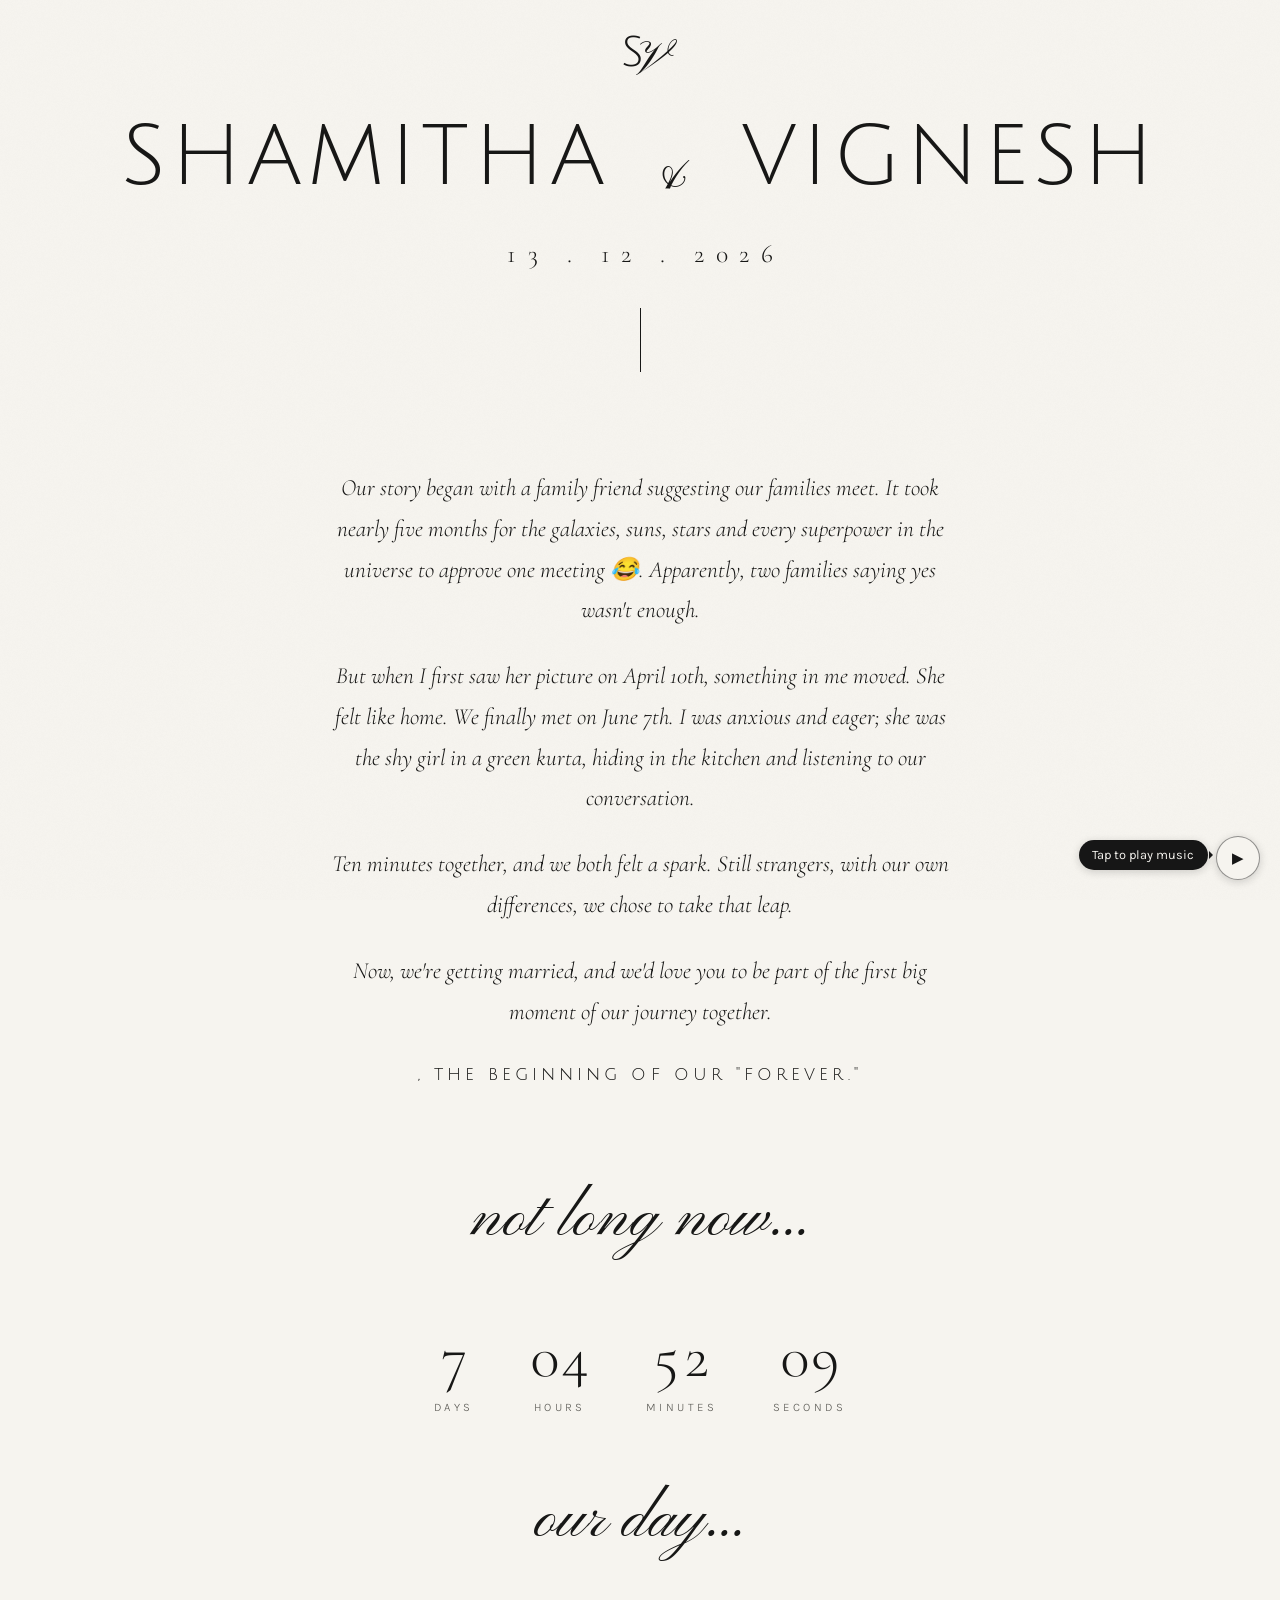
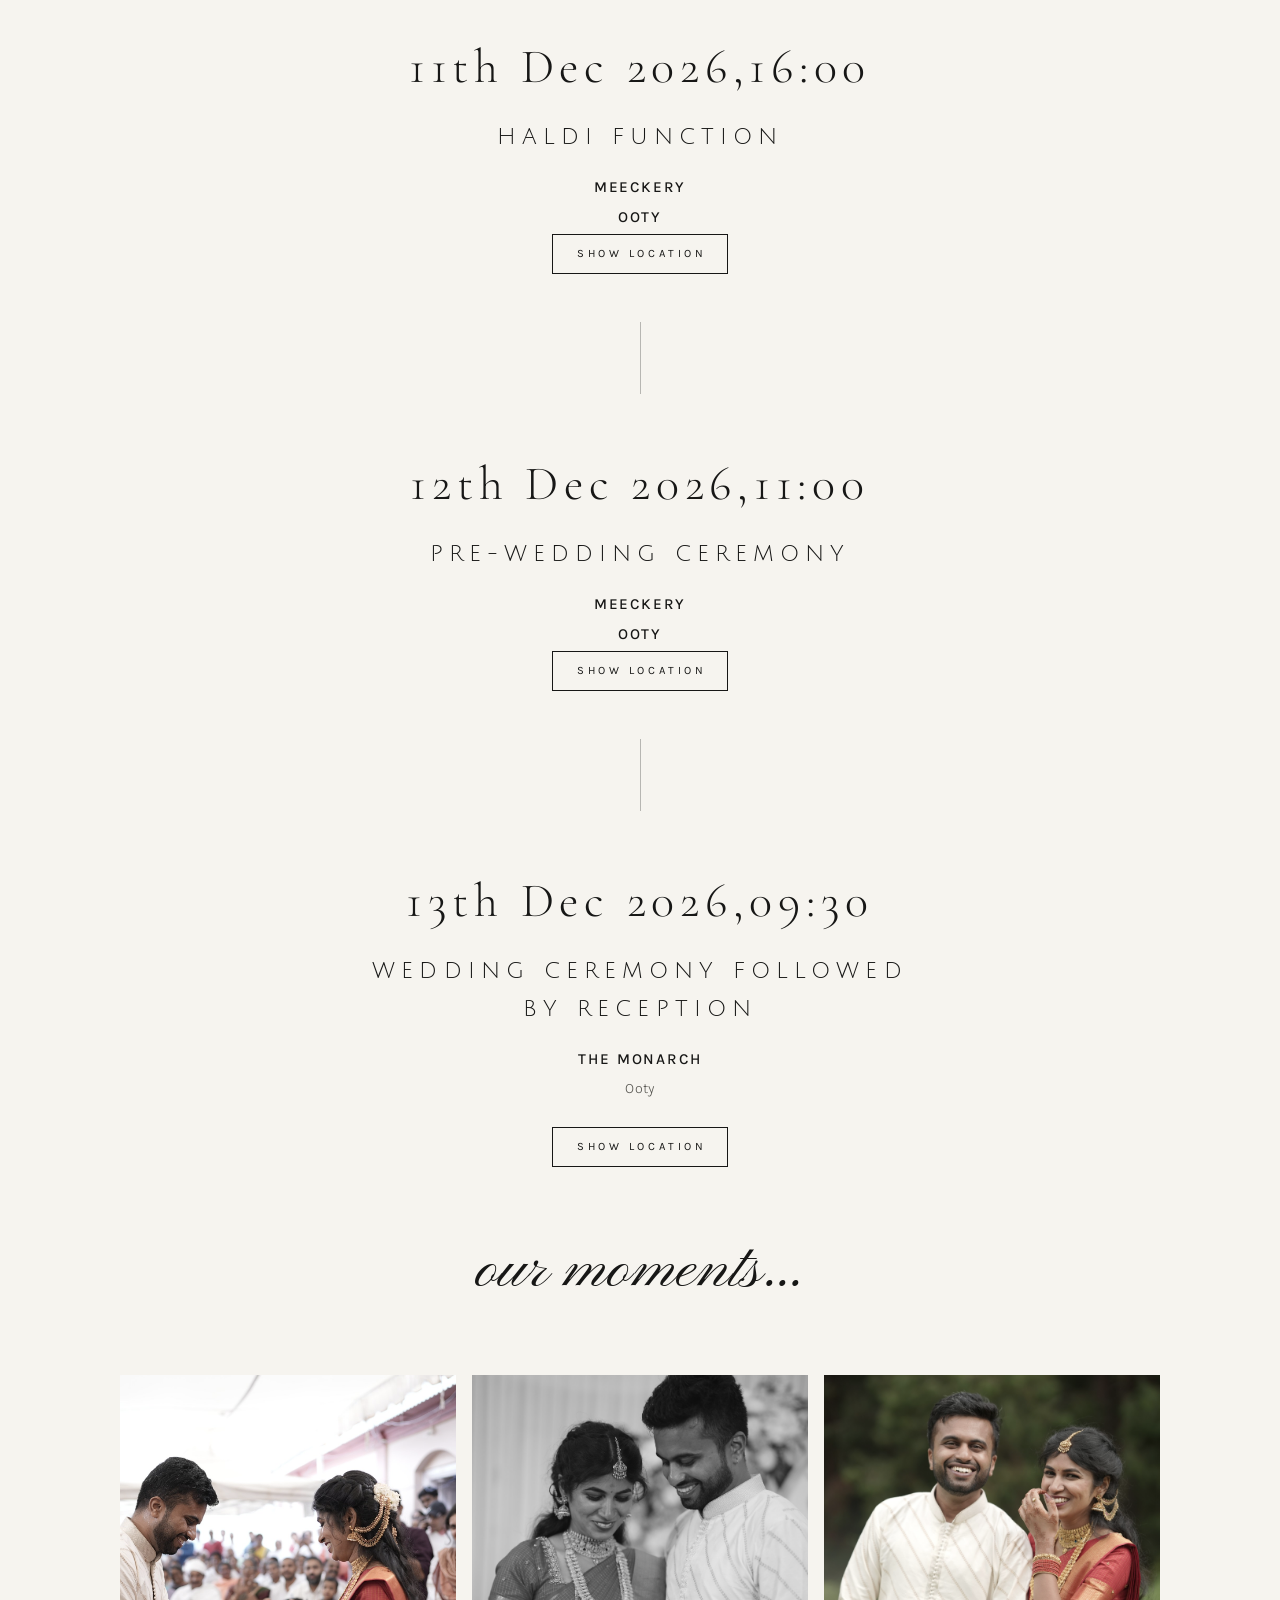
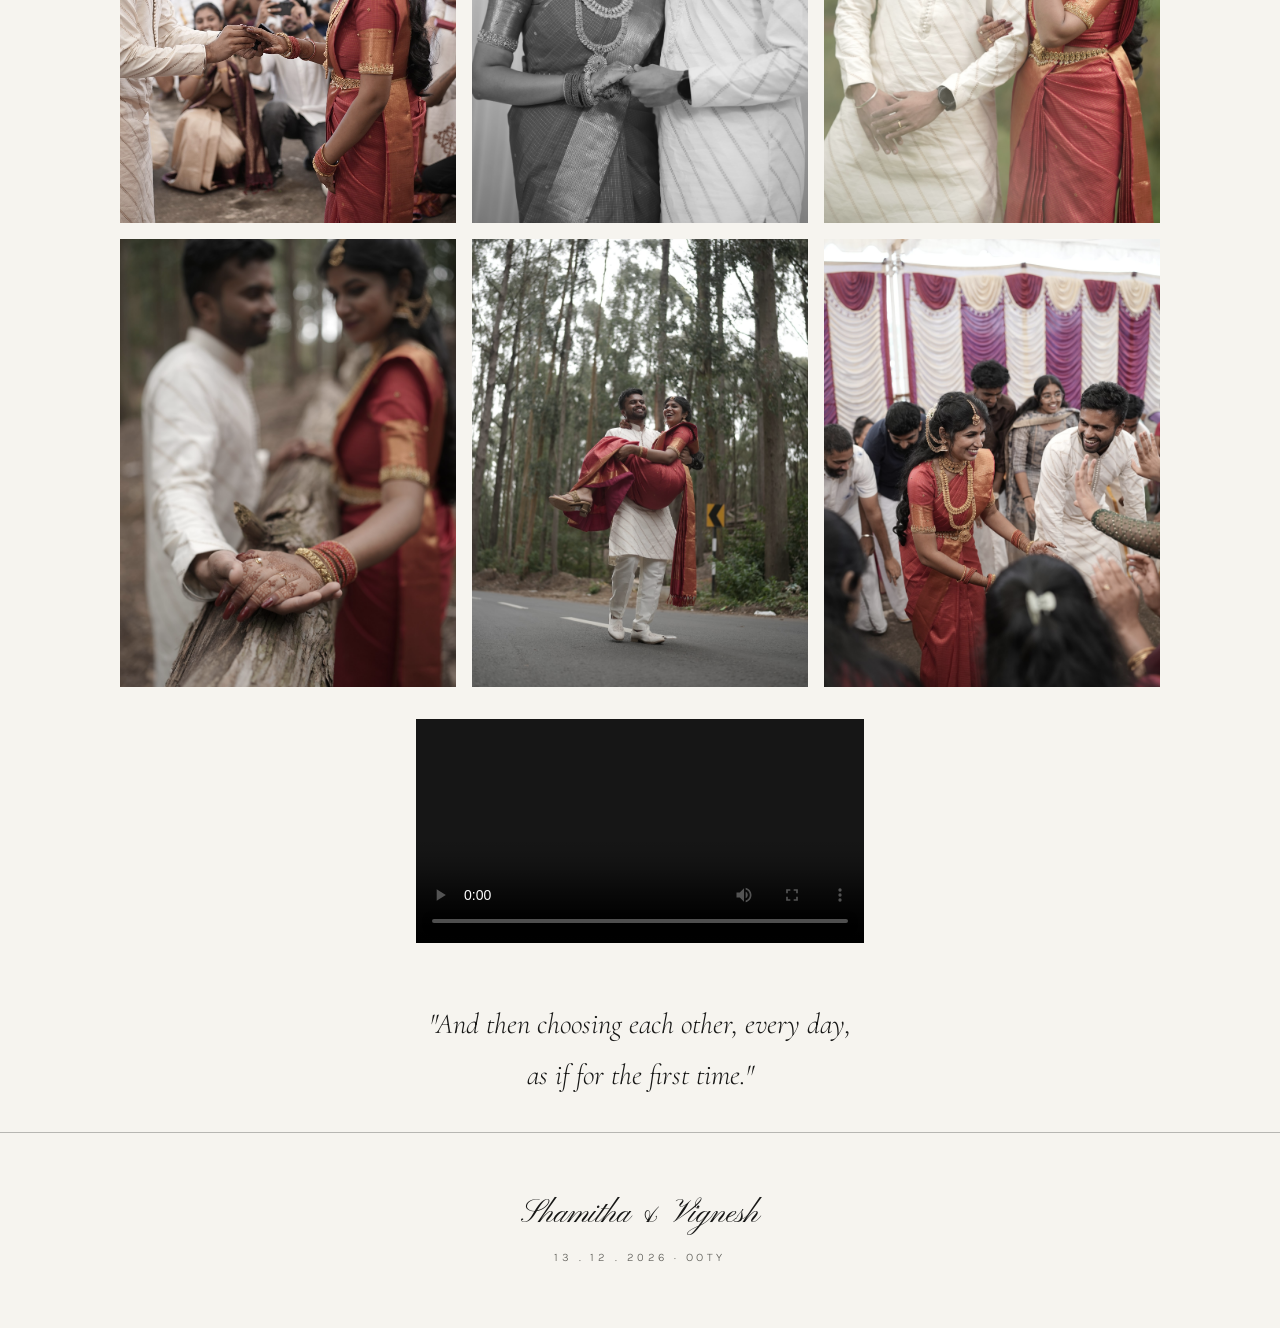
==== family/index.html @ b6f24a7f "Add family version without RSVP" ====
<!DOCTYPE html>
<html lang="en">
<head>
  <meta charset="UTF-8">
  <meta name="viewport" content="width=device-width, initial-scale=1.0">

  <title>Shamitha &amp; Vignesh · 13 December 2026</title>
  <meta name="description" content="We're getting married! Sunday 13 December 2026, Ooty. All the details.">

  <!-- A wedding invite site usually should NOT show up on Google: this line hides it from search engines. Remove it if you want the opposite. -->
  <meta name="robots" content="noindex">

  <!-- Preview shown when you share the link (WhatsApp, Telegram, iMessage) -->
  <meta property="og:title" content="Shamitha & Vignesh, 13 December 2026">
  <meta property="og:description" content="We're getting married! All the details.">
  <meta property="og:image" content="assets/img/share_pic.jpg">
  <meta property="og:type" content="website">

  <link rel="icon" href="data:image/svg+xml,%3Csvg xmlns='http://www.w3.org/2000/svg' viewBox='0 0 64 64'%3E%3Crect width='64' height='64' fill='%23f6f4ef'/%3E%3Ctext x='32' y='42' font-family='Georgia,serif' font-size='30' text-anchor='middle' fill='%23161616'%3EV·S%3C/text%3E%3C/svg%3E">
  <!-- Free fonts from Google Fonts -->
  <link rel="preconnect" href="https://fonts.googleapis.com">
  <link rel="preconnect" href="https://fonts.gstatic.com" crossorigin>
  <link href="https://fonts.googleapis.com/css2?family=Cormorant+Garamond:ital,wght@0,300;0,400;0,500;1,300;1,400&family=Julius+Sans+One&family=Karla:wght@300;400;500&family=Pinyon+Script&display=swap" rel="stylesheet">

  <link rel="stylesheet" href="../css/style.css">
  <!-- Written by the local editor (editor/): don't edit by hand, it layers on top of style.css -->
  <link rel="stylesheet" href="../css/edited.css">
</head>
<body>

  <!-- ═══════════ COVER ═══════════ -->
  <header class="hero">
    <!-- CUSTOMIZE: your monogram initials -->
    <div class="monogram" aria-hidden="true">
      <span class="mono-a">S</span><span class="mono-b">V</span>
    </div>

    <div class="hero-names">
      <!-- CUSTOMIZE: your names -->
      <h1>Shamitha <span class="amp">&amp;</span> Vignesh</h1>
      <!-- CUSTOMIZE: the date -->
      <p class="hero-date">13 . 12 . 2026</p>
    </div>

    <a class="scroll-hint" href="#story" aria-label="Scroll to see the details">
      <span></span>
    </a>
  </header>

  <main>

    <!-- ═══════════ OUR STORY ═══════════ -->
    <section class="story reveal" id="story">
      <!-- CUSTOMIZE: your story -->
      <p>
        Our story began with a family friend suggesting our families meet. It took nearly five months for the galaxies, suns, stars and every superpower in the universe to approve one meeting 😂. Apparently, two families saying yes wasn't enough. 
        </p>
      <p>
        But when I first saw her picture on April 10th, something in me moved. She felt like home. We finally met on June 7th. I was anxious and eager; she was the shy girl in a green kurta, hiding in the kitchen and listening to our conversation. 
        </p>
      <p>Ten minutes together, and we both felt a spark. Still strangers, with our own differences, we chose to take that leap.
        </p>
      <p>Now, we're getting married, and we'd love you to be part of the first big moment of our journey together.
      </p>
      <p class="story-claim">,  the beginning of our "forever."</p>
    </section>
    <!-- ═══════════ COUNTDOWN ═══════════ -->
    <section class="countdown reveal" aria-label="Countdown to the wedding">
      <h2 class="script-title">not long now...</h2>
      <div class="countdown-grid" id="countdown">
        <div class="cd-box"><span class="cd-num" id="cd-days">–</span><span class="cd-label">Days</span></div>
        <div class="cd-box"><span class="cd-num" id="cd-hours">–</span><span class="cd-label">Hours</span></div>
        <div class="cd-box"><span class="cd-num" id="cd-minutes">–</span><span class="cd-label">Minutes</span></div>
        <div class="cd-box"><span class="cd-num" id="cd-seconds">–</span><span class="cd-label">Seconds</span></div>
      </div>
    </section>

    <!-- ═══════════ SCHEDULE ═══════════ -->
    <section class="schedule" id="schedule">
      <h2 class="script-title reveal">our day...</h2>

      <!-- CUSTOMIZE: for each event, change the time, name, venue, address
           and Google Maps link. To get the link: search the venue on
           https://maps.google.com → Share → Copy link, and paste it in href.
           This format always works too:
           https://www.google.com/maps/search/?api=1&query=VENUE+NAME+CITY -->

      <article class="event reveal">
        <p class="event-time">11th Dec 2026,16:00</p>
        <h3 class="event-name">Haldi function</h3>
        <p class="event-venue">Meeckery</p>
        <p class="event-venue">Ooty</p>
        <a class="btn-location" href="https://maps.app.goo.gl/ecmeW7sUitYH7SYQ9" target="_blank" rel="noopener">Show location</a>
      </article>

      <div class="divider" aria-hidden="true"></div>

      <article class="event reveal">
        <p class="event-time">12th Dec 2026,11:00</p>
        <h3 class="event-name">Pre-wedding ceremony</h3>
        <p class="event-venue">Meeckery</p>
        <p class="event-venue">Ooty</p>
        <a class="btn-location" href="https://maps.app.goo.gl/ecmeW7sUitYH7SYQ9" target="_blank" rel="noopener">Show location</a>
      </article>

      <div class="divider" aria-hidden="true"></div>

      <article class="event reveal">
        <p class="event-time">13th Dec 2026,09:30</p>
        <h3 class="event-name">Wedding Ceremony followed by Reception</h3>
        <p class="event-venue">The Monarch</p>
        <p class="event-address">Ooty</p>
        <a class="btn-location" href="https://www.google.com/travel/search?ts=CAESCgoCCAMKAggDEAAaHBIaEhQKBwjqDxAKGB8SBwjqDxALGAEYATICEAAqBwoFOgNJTlI&qs=CAEyFENnc0lyUFR2MXFIYzBwX0hBUkFCOAhCCRFR8_FjRVx5AEIJERQFs0_g6dbkQgkRikVIyvTLcf5qHAoaDQDqw0USEwilkJeBhOSXAxVq1XMBHU2MJ5A&utm_campaign=sharing&utm_medium=link_btn&utm_source=htls" target="_blank" rel="noopener">Show location</a>
      </article>

    </section>

    <!-- ═══════════ GALLERY ═══════════ -->
    <section class="gallery reveal" id="gallery">
      <h2 class="script-title">our moments...</h2>
      <div class="gallery-grid">
        <img src="../assets/img/ring.jpg" alt="Ring exchange" loading="lazy">
        <img src="../assets/img/ring_pose.jpg" alt="Looking at ring" loading="lazy">
        <img src="../assets/img/pose.jpg" alt="Laughing pose" loading="lazy">
        <img src="../assets/img/ring_focus.jpg" alt="Ring focus" loading="lazy">
        <img src="../assets/img/lift_walk.jpg" alt="Lifting and walking" loading="lazy">
        <img src="../assets/img/dance.jpg" alt="Couples dancing" loading="lazy">
      </div>
      <div style="max-width: 28rem; margin: 2rem auto 0; text-align: center;">
  <div>
    <video id="wedding-film" controls playsinline preload="metadata" poster="assets/img/reel_thumb.jpg" style="width: 100%; display: block; background: #161616;">
  <source src="../assets/videos/rathinamo.mp4" type="video/mp4">
  Your browser can't play this video.
  <a href="../assets/videos/rathinamo.mp4">Download the video</a>.
</video>
    </div>
</div>
      <!-- <p class="gallery-credit">Placeholder photos · Unsplash</p> -->
    </section>

    <!-- ═══════════ QUOTE ═══════════ -->
    <section class="quote reveal">
      <p>"And then choosing each other, every day,<br>as if for the first time."</p>
    </section>

  </main>

  <footer class="footer">
    <p class="footer-names">Shamitha &amp; Vignesh</p>
    <p class="footer-date">13 . 12 . 2026 · Ooty</p>
    <!-- <p class="footer-demo">Starter kit, placeholder names, Unsplash photos</p> -->
  </footer>

  <!-- Lightbox for the gallery -->
  <dialog id="lightbox" aria-label="Enlarged photo">
    <img src="" alt="">
  </dialog>
<audio id="bg-music" src="../assets/audio/bg-music.mp3" loop preload="metadata"></audio>
<button id="music-toggle" type="button" aria-pressed="false" aria-label="Play music">&#9654;</button>
<div id="music-hint" hidden>Tap to play music</div>
<script>
const bgMusic = document.getElementById("bg-music");
bgMusic.volume = 0.1; // Set the volume to 10%
const musicToggle = document.getElementById("music-toggle");

function syncMusicButton() {
  const playing = !bgMusic.paused;
  musicToggle.textContent = playing ? "❚❚" : "▶";
  musicToggle.setAttribute("aria-pressed", playing ? "true" : "false");
  musicToggle.setAttribute("aria-label", playing ? "Pause music" : "Play music");
}

musicToggle.addEventListener("click", () => {
  if (bgMusic.paused) {
    bgMusic.play().catch(() => {});
  } else {
    bgMusic.pause();
  }
});

bgMusic.addEventListener("play", syncMusicButton);
bgMusic.addEventListener("pause", syncMusicButton);
bgMusic.addEventListener("error", () => {
  musicToggle.hidden = true;
});
// Attempt autoplay; keep the play button if blocked.
bgMusic.play().catch(() => {});

// Retry on the first click or tap outside the music button.
window.addEventListener("click", (event) => {
  if (musicToggle.contains(event.target)) return;
  if (event.target.closest("#wedding-film")) return;
  if (bgMusic.paused) bgMusic.play().catch(() => {});
}, { once: true });

const musicHint = document.getElementById("music-hint");
let hasPlayed = !bgMusic.paused;

setTimeout(() => {
  if (!hasPlayed && bgMusic.paused && !musicToggle.hidden) {
    musicHint.hidden = false;
  }
}, 1200);

bgMusic.addEventListener("play", () => {
  hasPlayed = true;
  musicHint.hidden = true;
});

bgMusic.addEventListener("error", () => {
  musicHint.hidden = true;
});

if (bgMusic.error) {
  musicToggle.hidden = true;
  musicHint.hidden = true;
}
const weddingFilm = document.getElementById("wedding-film");
weddingFilm.addEventListener("play", () => {
  bgMusic.pause();
});
</script>
  <script src="../js/main.js"></script>
</body>
</html>
---- css/style.css ----
/* ═══════════════════════════════════════════════════════════════
   WEDDING INVITE, stylesheet
   "Black tie" style: warm ivory paper, dark ink, thin and airy
   typography, plenty of breathing room.
   CUSTOMIZE: colors and fonts are all below, in :root.
   ═══════════════════════════════════════════════════════════════ */

:root {
  /* Palette */
  --paper: #f6f4ef;        /* ivory background */
  --ink: #171716;          /* main text */
  --ink-soft: #55544f;
  --line: rgba(23, 23, 22, 0.28);
  --dark: #2e2e2b;         /* confirm button */

  /* Fonts (loaded from Google Fonts in index.html) */
  --font-display: "Julius Sans One", sans-serif;   /* names and uppercase titles */
  --font-serif: "Cormorant Garamond", Georgia, serif; /* body text */
  --font-script: "Pinyon Script", cursive;          /* calligraphic accents */
  --font-sans: "Karla", Helvetica, sans-serif;      /* labels and buttons */
}

/* ── Base ─────────────────────────────────────────────────────── */

*, *::before, *::after { box-sizing: border-box; }

html { scroll-behavior: smooth; }

body {
  margin: 0;
  background-color: var(--paper);
  color: var(--ink);
  font-family: var(--font-serif);
  font-weight: 400;
  font-size: 1.25rem;
  line-height: 1.75;
  -webkit-font-smoothing: antialiased;
  overflow-x: hidden;
}

/* Subtle "paper" texture over the whole page */
body::before {
  content: "";
  position: fixed;
  inset: 0;
  pointer-events: none;
  z-index: 0;
  opacity: 0.5;
  background-image: url("data:image/svg+xml,%3Csvg xmlns='http://www.w3.org/2000/svg' width='240' height='240'%3E%3Cfilter id='n'%3E%3CfeTurbulence type='fractalNoise' baseFrequency='0.8' numOctaves='2' stitchTiles='stitch'/%3E%3CfeColorMatrix values='0 0 0 0 0.55 0 0 0 0 0.54 0 0 0 0 0.5 0 0 0 0.06 0'/%3E%3C/filter%3E%3Crect width='240' height='240' filter='url(%23n)'/%3E%3C/svg%3E");
}

main, header, footer { position: relative; z-index: 1; }

img { max-width: 100%; display: block; }

section { padding: 1.5rem 1.5rem; }

/* ── Cover ────────────────────────────────────────────────────── */

/* .hero { */
  /* min-height: 100svh;
  display: flex;
  flex-direction: column;
  align-items: center;
  justify-content: space-between;
  text-align: center;
  padding: 3rem 1rem 4.5rem; 
 } */

/* Monogram with overlapping initials */
.monogram {
  font-family: var(--font-display);
  font-size: 2.6rem;
  line-height: 1;
  letter-spacing: 0;
  animation: appear 1.8s ease both;
}
.monogram .mono-a { display: inline-block; }
.monogram .mono-b {
  display: inline-block;
  font-family: var(--font-script);
  font-size: 2.9rem;
  margin-left: -0.55rem;
  position: relative;
  top: 0.55rem;
}

.hero-names { animation: appear 2.2s 0.3s ease both; }

.hero-names h1 {
  margin: 0;
  font-family: var(--font-display);
  font-weight: 400;
  font-size: clamp(2.1rem, 7.5vw, 5.2rem);
  letter-spacing: 0.06em;
  text-transform: uppercase;
  line-height: 1.15;
}

.hero-names .amp {
  font-family: var(--font-script);
  text-transform: none;
  font-size: 0.72em;
  margin: 0 0.08em;
  position: relative;
  top: 0.08em;
}

.hero-date {
  margin: 1.6rem 0 0;
  font-family: var(--font-serif);
  font-weight: 300;
  font-size: clamp(1.15rem, 2.6vw, 1.6rem);
  letter-spacing: 0.45em;
  text-indent: 0.45em; /* offsets the trailing letter-spacing to stay centered */
}

/* Scroll invitation: a thin animated vertical line */
.scroll-hint {
  display: block;
  width: 1px;
  height: 4rem;
  overflow: hidden;
}
.scroll-hint span {
  display: block;
  width: 1px;
  height: 100%;
  background: var(--ink);
  animation: flow 2.4s ease-in-out infinite;
}

@keyframes appear {
  from { opacity: 0; transform: translateY(14px); }
  to   { opacity: 1; transform: none; }
}

@keyframes flow {
  0%   { transform: translateY(-100%); }
  55%  { transform: translateY(0); }
  100% { transform: translateY(100%); }
}

/* ── Scroll-triggered reveal animation ───────────────────────────── */

/* Il nascondino sta dietro alla classe `anima`, che la mette lo script:
   senza JS, o con un motore che non scorre la pagina (un crawler, la stampa,
   uno scatto headless), il contenuto resta visibile invece di sparire per
   sempre. Prima meta' del sito era invisibile senza JS. */
.anima .reveal {
  opacity: 0;
  transform: translateY(26px);
  transition: opacity 1.1s ease, transform 1.1s ease;
}
.reveal.visible {
  opacity: 1;
  transform: none;
}

/* ── Our story ────────────────────────────────────────────────── */

.story {
  max-width: 42rem;
  margin: 0 auto;
  text-align: center;
  font-style: italic;
  font-weight: 300;
  font-size: clamp(1.2rem, 2.4vw, 1.45rem);
}

.story p { margin: 0 0 1.6rem; }

.story-claim {
  font-style: normal;
  font-family: var(--font-display);
  /* no uppercase: this is content to read, not a label */
  font-size: clamp(0.95rem, 2vw, 1.15rem);
  letter-spacing: 0.22em;
  margin-top: 2.8rem;
}

/* ── Calligraphic titles ("not long now...", "our day...") ── */

.script-title {
  font-family: var(--font-script);
  font-weight: 400;
  font-size: clamp(2.6rem, 6vw, 4rem);
  text-align: center;
  margin: 0 0 3rem;
}

/* ── Countdown ────────────────────────────────────────────────── */

.countdown { text-align: center; }

.countdown-grid {
  display: flex;
  justify-content: center;
  gap: clamp(1.2rem, 5vw, 3.5rem);
  flex-wrap: wrap;
}

.cd-box { min-width: 2.5rem; }

.cd-num {
  display: block;
  font-family: var(--font-serif);
  font-weight: 300;
  font-size: clamp(2.4rem, 6vw, 3.8rem);
  line-height: 1.1;
  font-variant-numeric: tabular-nums;
}

.cd-label {
  display: block;
  margin-top: 0.4rem;
  font-family: var(--font-sans);
  font-weight: 300;
  font-size: 0.72rem;
  letter-spacing: 0.3em;
  text-transform: uppercase;
  color: var(--ink-soft);
}

/* ── Schedule ─────────────────────────────────────────────────── */

.schedule { text-align: center; }

.event { max-width: 34rem; margin: 0 auto; }

.event-time {
  font-family: var(--font-serif);
  font-weight: 300;
  font-size: clamp(2.2rem, 5vw, 3rem);
  letter-spacing: 0.12em;
  margin: 0 0 0.6rem;
}

.event-name {
  font-family: var(--font-display);
  font-weight: 400;
  text-transform: uppercase;
  font-size: clamp(1.05rem, 2.4vw, 1.35rem);
  letter-spacing: 0.28em;
  margin: 0 0 1.1rem;
}

.event-venue {
  font-family: var(--font-sans);
  font-weight: 500;
  text-transform: uppercase;
  letter-spacing: 0.12em;
  font-size: 0.95rem;
  margin: 0 0 0.2rem;
}

.event-address {
  font-family: var(--font-sans);
  font-weight: 300;
  /* no uppercase: this is content to read, not a label */
  /* An address is read to be copied: larger size, normal tracking. Wide
     tracking stays where the text is a short label. */
  letter-spacing: 0.02em;
  font-size: 0.9rem;
  color: var(--ink-soft);
  margin: 0 0 1.6rem;
}

/* "Show location" button (links to Google Maps) */
.btn-location {
  display: inline-block;
  font-family: var(--font-sans);
  font-weight: 400;
  font-size: 0.7rem;
  letter-spacing: 0.32em;
  text-transform: uppercase;
  text-decoration: none;
  color: var(--ink);
  border: 1px solid var(--ink);
  padding: 0.85em 1.8em 0.85em calc(1.8em + 0.32em);
  transition: background-color 0.35s ease, color 0.35s ease;
}
.btn-location:hover,
.btn-location:focus-visible {
  background-color: var(--ink);
  color: var(--paper);
}

/* Thin vertical line between events */
.divider {
  width: 1px;
  height: 4.5rem;
  background: var(--line);
  margin: 3rem auto;
}

.dress-code {
  margin: 4.5rem 0 0;
  font-family: var(--font-sans);
  font-weight: 300;
  text-transform: uppercase;
  letter-spacing: 0.3em;
  font-size: 0.78rem;
  color: var(--ink-soft);
}
.dress-code em {
  font-family: var(--font-script);
  font-style: normal;
  text-transform: none;
  letter-spacing: 0;
  font-size: 1.6rem;
  color: var(--ink);
  margin-left: 0.3rem;
}

/* ── Gallery ──────────────────────────────────────────────────── */

.gallery { max-width: 68rem; margin: 0 auto; }

.gallery-grid {
  display: grid;
  grid-template-columns: repeat(3, 1fr);
  gap: 1rem;
}

.gallery-grid img {
  width: 100%;
  aspect-ratio: 3 / 4;
  object-fit: cover;
  filter: saturate(0.82);
  cursor: zoom-in;
  transition: filter 0.4s ease, opacity 0.4s ease;
}
.gallery-grid img:hover { filter: saturate(1); }

.gallery-credit {
  text-align: center;
  font-family: var(--font-sans);
  font-weight: 300;
  font-size: 0.68rem;
  letter-spacing: 0.25em;
  text-transform: uppercase;
  color: var(--ink-soft);
  margin-top: 1.6rem;
}

/* Lightbox */
#lightbox {
  border: none;
  padding: 0;
  background: transparent;
  max-width: min(92vw, 60rem);
  max-height: 88vh;
}
#lightbox::backdrop { background: rgba(15, 15, 14, 0.88); }
#lightbox img {
  max-width: 100%;
  max-height: 88vh;
  object-fit: contain;
  cursor: zoom-out;
}

/* ── RSVP ─────────────────────────────────────────────────────── */

.rsvp {
  max-width: 34rem;
  margin: 0 auto;
  text-align: center;
}

.rsvp-title {
  font-family: var(--font-display);
  font-weight: 400;
  text-transform: uppercase;
  font-size: clamp(1.3rem, 3.4vw, 1.9rem);
  letter-spacing: 0.24em;
  margin: 0 0 1.4rem;
}

.rsvp-subtitle {
  font-style: italic;
  font-weight: 300;
  margin: 0 0 3rem;
}

#rsvp-form { text-align: left; }

.field { margin-bottom: 1.8rem; }

.field-row {
  display: grid;
  grid-template-columns: 1fr 1fr;
  gap: 1.5rem;
}

.field label,
.field-choice legend {
  display: block;
  font-family: var(--font-sans);
  font-weight: 400;
  font-size: 0.72rem;
  letter-spacing: 0.26em;
  text-transform: uppercase;
  color: var(--ink-soft);
  margin-bottom: 0.5rem;
}

.field input,
.field textarea {
  width: 100%;
  border: none;
  border-bottom: 1px solid var(--line);
  background: transparent;
  font-family: var(--font-serif);
  font-size: 1.15rem;
  color: var(--ink);
  padding: 0.35em 0.1em;
  border-radius: 0;
}
.field input:focus,
.field textarea:focus {
  outline: none;
  border-bottom-color: var(--ink);
}
.field textarea { resize: vertical; }

.field-choice {
  border: none;
  padding: 0;
  margin: 0 0 1.8rem;
}

.choices { display: flex; gap: 1rem; }

.chip input { position: absolute; opacity: 0; }

.chip span {
  display: inline-block;
  font-family: var(--font-sans);
  font-size: 0.78rem;
  letter-spacing: 0.28em;
  text-transform: uppercase;
  border: 1px solid var(--line);
  padding: 0.7em 1.9em 0.7em calc(1.9em + 0.28em);
  cursor: pointer;
  transition: border-color 0.3s ease, background-color 0.3s ease, color 0.3s ease;
}
.chip input:checked + span {
  background: var(--ink);
  border-color: var(--ink);
  color: var(--paper);
}
.chip input:focus-visible + span {
  outline: 2px solid var(--ink);
  outline-offset: 2px;
}

.btn-confirm {
  display: block;
  margin: 2.6rem auto 0;
  font-family: var(--font-sans);
  font-weight: 400;
  font-size: 0.78rem;
  letter-spacing: 0.32em;
  text-transform: uppercase;
  color: var(--paper);
  background: var(--dark);
  border: 1px solid var(--dark);
  padding: 1em 3em 1em calc(3em + 0.32em);
  cursor: pointer;
  transition: background-color 0.35s ease, color 0.35s ease;
}
.btn-confirm:hover,
.btn-confirm:focus-visible {
  background: transparent;
  color: var(--ink);
}

.rsvp-note {
  text-align: center;
  font-style: italic;
  font-size: 1.05rem;
  margin-top: 1.6rem;
}

/* ── Closing quote ────────────────────────────────────────────── */

.quote {
  text-align: center;
  padding-top: 2rem;
  padding-bottom: 2rem;
}
.quote p {
  font-style: italic;
  font-weight: 300;
  font-size: clamp(1.35rem, 3vw, 1.8rem);
  max-width: 34rem;
  margin: 0 auto;
}

/* ── Footer ───────────────────────────────────────────────────── */

.footer {
  text-align: center;
  border-top: 1px solid var(--line);
  padding: 3rem 1.5rem 3.5rem;
}
.footer p { margin: 0.3rem 0; }
.footer-names {
  font-family: var(--font-script);
  font-size: 2rem;
}
.footer-date {
  font-family: var(--font-sans);
  font-weight: 300;
  font-size: 0.72rem;
  letter-spacing: 0.3em;
  text-transform: uppercase;
  color: var(--ink-soft);
}
.footer-demo {
  font-family: var(--font-sans);
  font-weight: 300;
  font-size: 0.75rem;
  letter-spacing: 0.2em;
  text-transform: uppercase;
  color: var(--ink-soft);
  opacity: 0.7;
  margin-top: 1.2rem;
}

/* ── Mobile ───────────────────────────────────────────────────── */

@media (max-width: 640px) {
  section { padding: 4rem 1.25rem; }

  /* The countdown doesn't fit on one row: switch to a 2x2 grid */
  .countdown-grid {
    display: grid;
    grid-template-columns: repeat(2, minmax(0, 1fr));
    gap: 2rem 1rem;
    max-width: 20rem;
    margin: 0 auto;
  }

  .gallery-grid { grid-template-columns: repeat(2, 1fr); gap: 0.7rem; }

  .field-row { grid-template-columns: 1fr; gap: 0; }

  .hero { padding-bottom: 3rem; }

  /* On narrow screens the names stack on three lines, with the "&"
     centered: avoids it being left stranded at the end of the first line. */
  .hero-names .amp {
    display: block;
    font-size: 1.6rem;
    margin: 0.25em 0;
    top: 0;
  }
}

/* ── Accessibility: less motion if the system asks for it ──────── */

@media (prefers-reduced-motion: reduce) {
  html { scroll-behavior: auto; }
  .reveal { opacity: 1; transform: none; transition: none; }
  .monogram, .hero-names { animation: none; }
  .scroll-hint span { animation: none; }
}

.hero {
  display: flex;
  flex-direction: column;
  align-items: center;
  justify-content: center;
  text-align: center;
  padding: 2rem 1rem 4.5rem;
  gap: 2rem;
}
#music-toggle {
  position: fixed;
  right: 1.25rem;
  bottom: 1.25rem;
  z-index: 30;
  width: 2.75rem;
  height: 2.75rem;
  border-radius: 50%;
  border: 1px solid rgba(22, 22, 22, 0.45);
  background: #f6f4ef;
  color: #161616;
  font-size: 0.95rem;
  line-height: 1;
  cursor: pointer;
  box-shadow: 0 2px 8px rgba(22, 22, 22, 0.18);
}
#music-hint {
  font-family: var(--font-sans);
  position: fixed;
  right: 4.5rem;
  bottom: 1.9rem;
  z-index: 30;
  background: #161616;
  color: #f6f4ef;
  padding: 0.45rem 0.85rem;
  border-radius: 999px;
  font-size: 0.8rem;
  line-height: 1.2;
  white-space: nowrap;
  pointer-events: none;
  box-shadow: 0 2px 8px rgba(22, 22, 22, 0.18);
}
#music-hint::after {
  content: "";
  position: absolute;
  right: -0.3rem;
  top: 50%;
  transform: translateY(-50%);
  border: 0.3rem solid transparent;
  border-left-color: #161616;
  border-right: 0;
}
---- css/edited.css ----
/* Generated by the local editor (editor/), don't edit by hand.
   Layers on top of style.css: the latter stays the base and isn't lost
   even if a future export were incomplete.

   Empty until you press "Save to project" in the editor. */
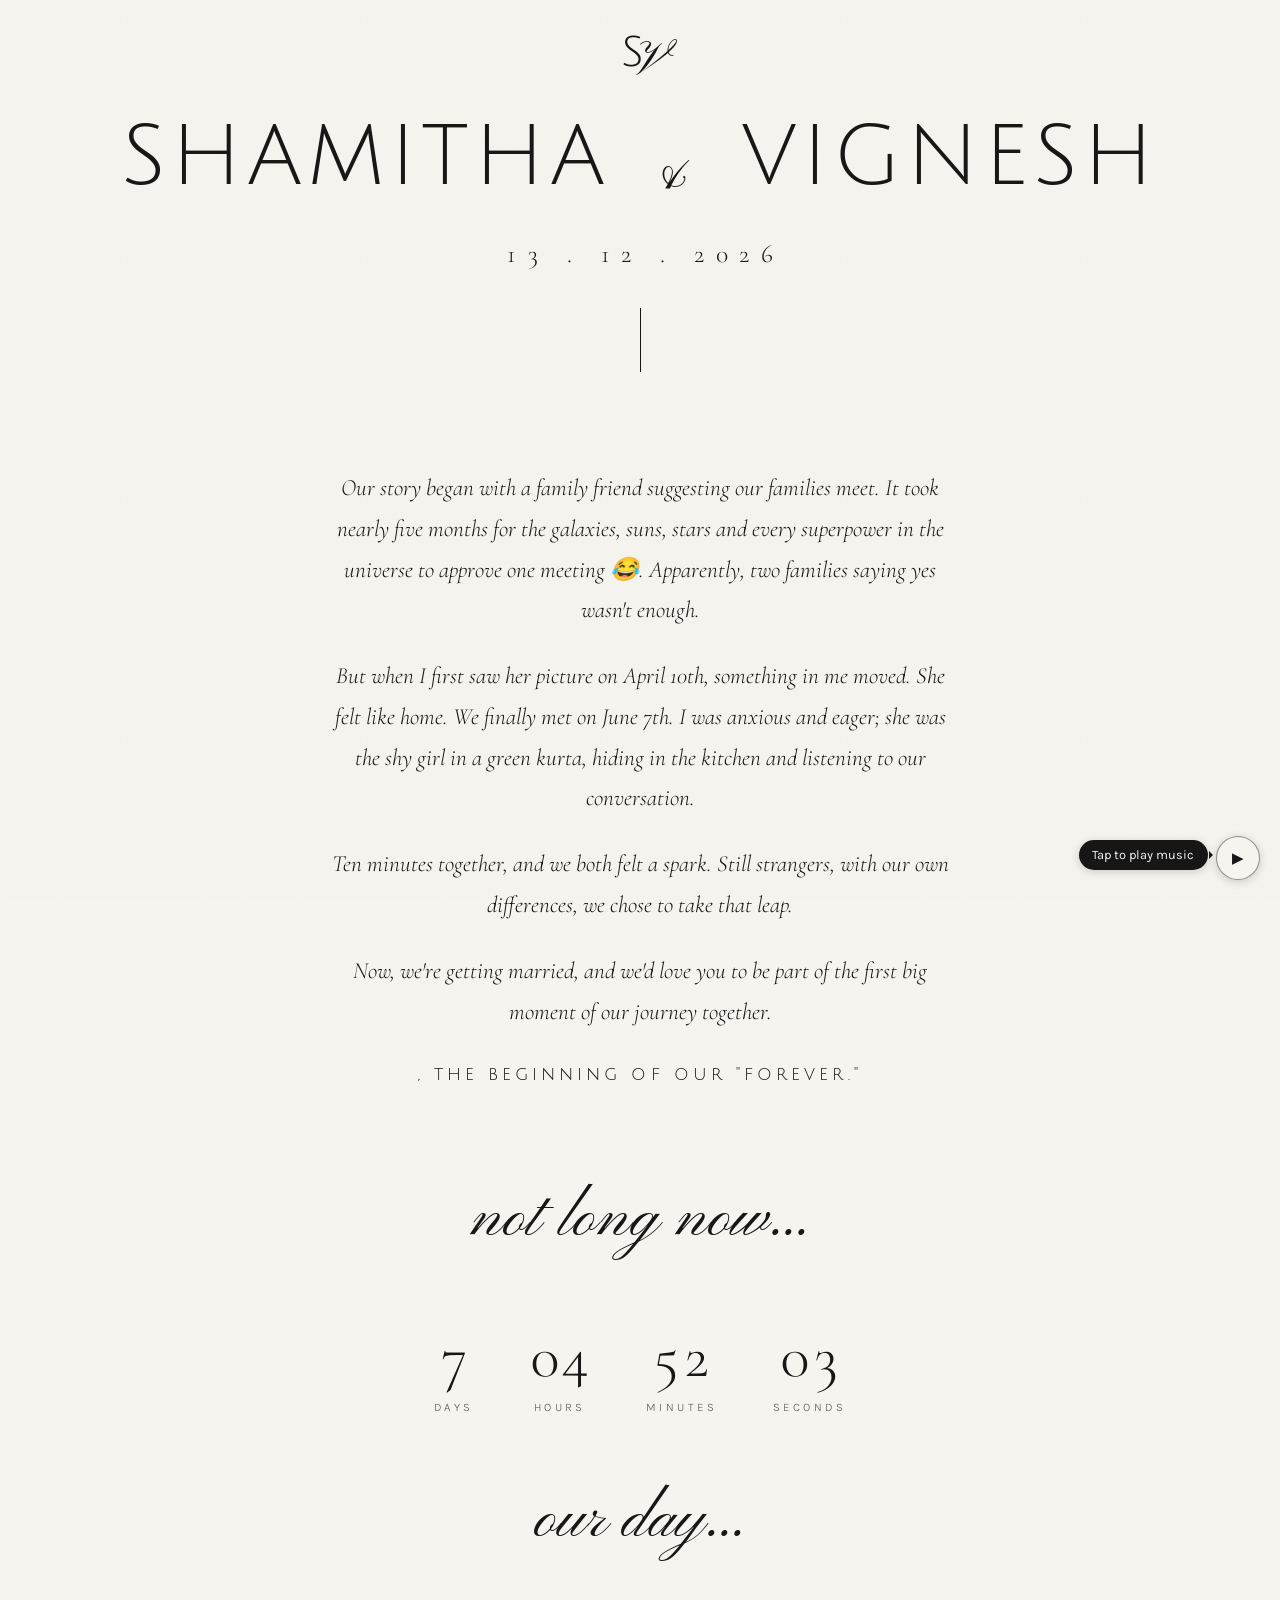
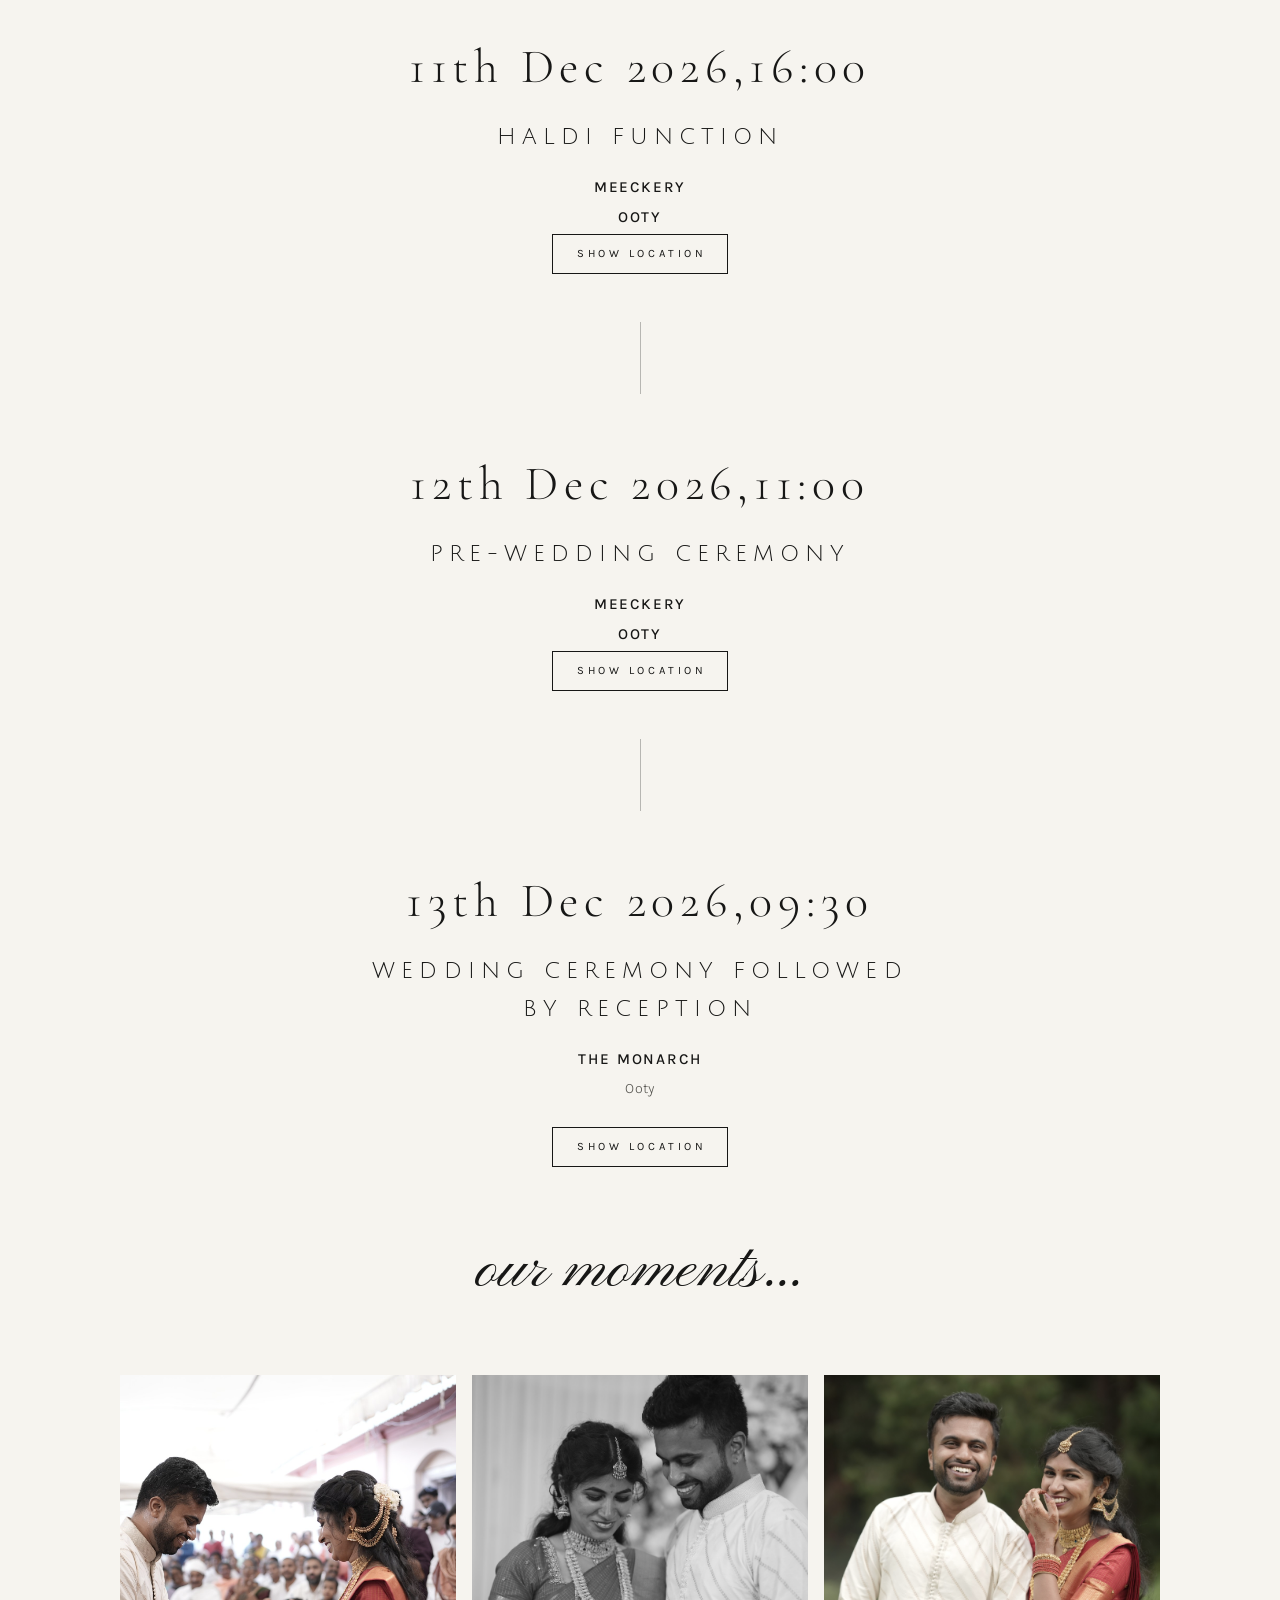
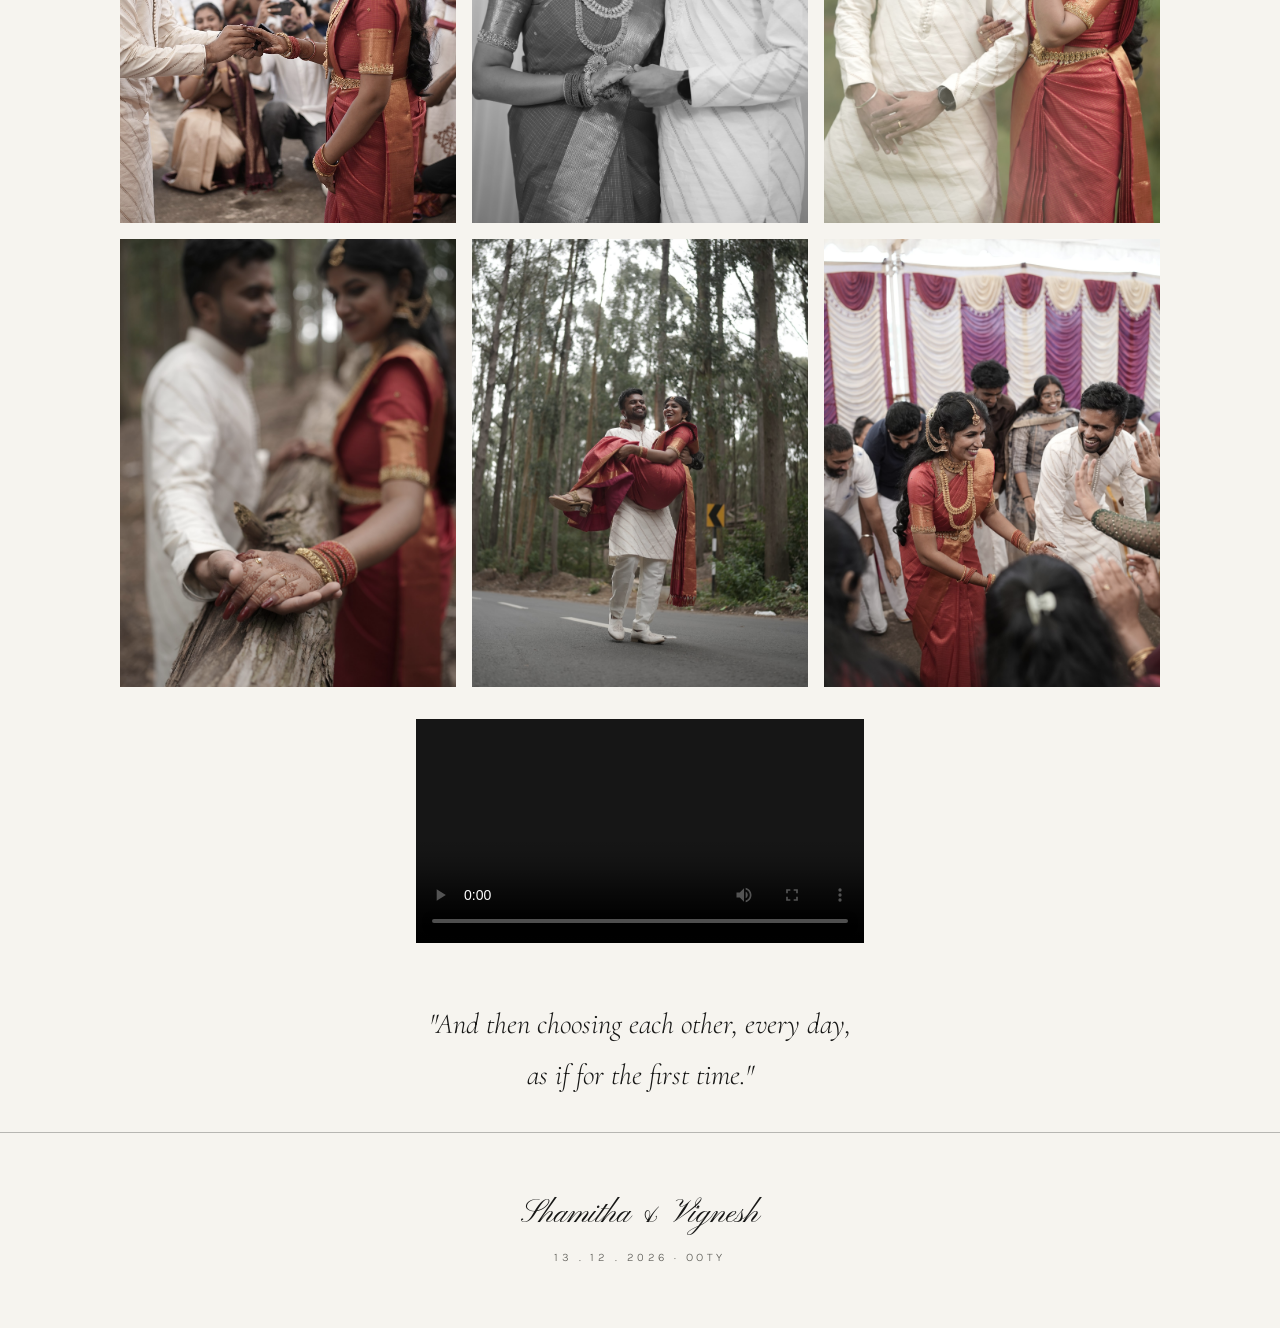
==== commit c14dacb6: "Fix family preview image" ====
--- a/family/index.html
+++ b/family/index.html
@@ -13,7 +13,7 @@
   <!-- Preview shown when you share the link (WhatsApp, Telegram, iMessage) -->
   <meta property="og:title" content="Shamitha & Vignesh, 13 December 2026">
   <meta property="og:description" content="We're getting married! All the details.">
-  <meta property="og:image" content="assets/img/share_pic.jpg">
+  <meta property="og:image" content="https://viccaay.github.io/wedding-invite-vs/assets/img/share_pic.jpg">
   <meta property="og:type" content="website">
 
   <link rel="icon" href="data:image/svg+xml,%3Csvg xmlns='http://www.w3.org/2000/svg' viewBox='0 0 64 64'%3E%3Crect width='64' height='64' fill='%23f6f4ef'/%3E%3Ctext x='32' y='42' font-family='Georgia,serif' font-size='30' text-anchor='middle' fill='%23161616'%3EV·S%3C/text%3E%3C/svg%3E">
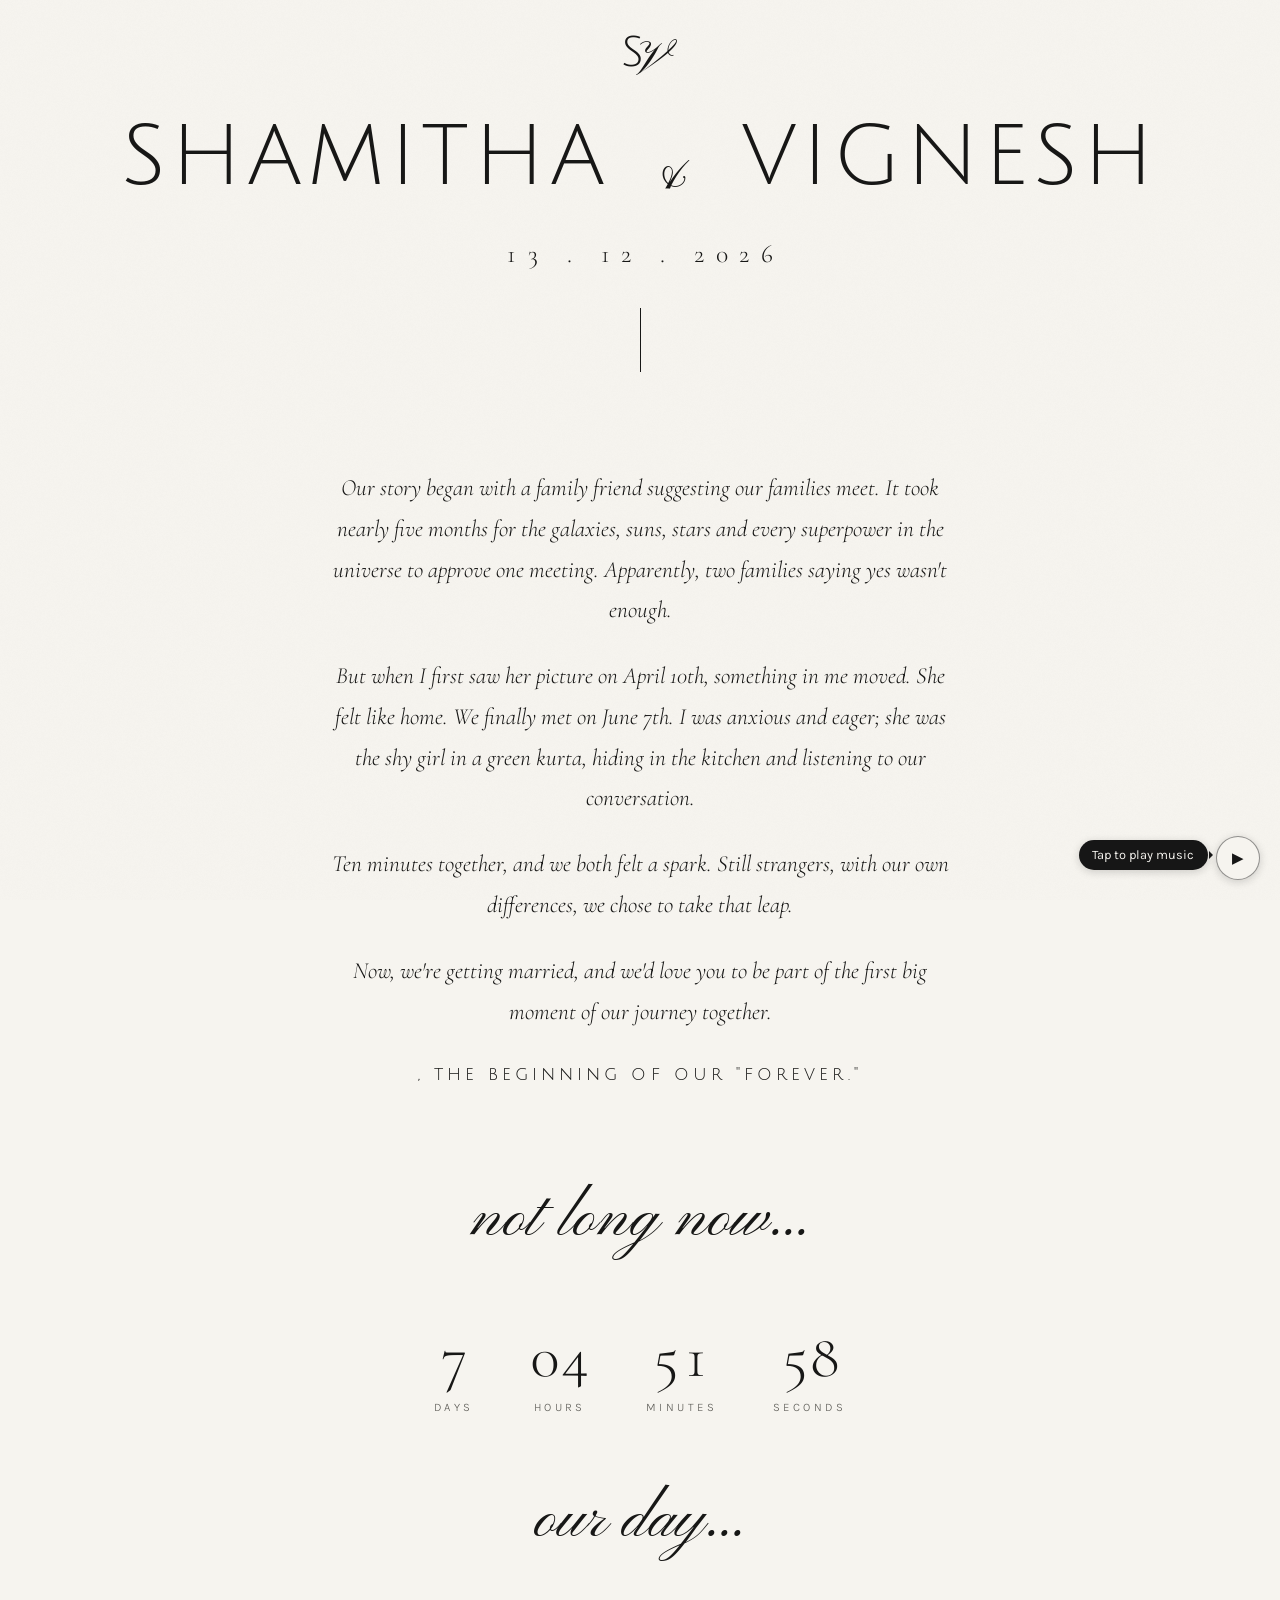
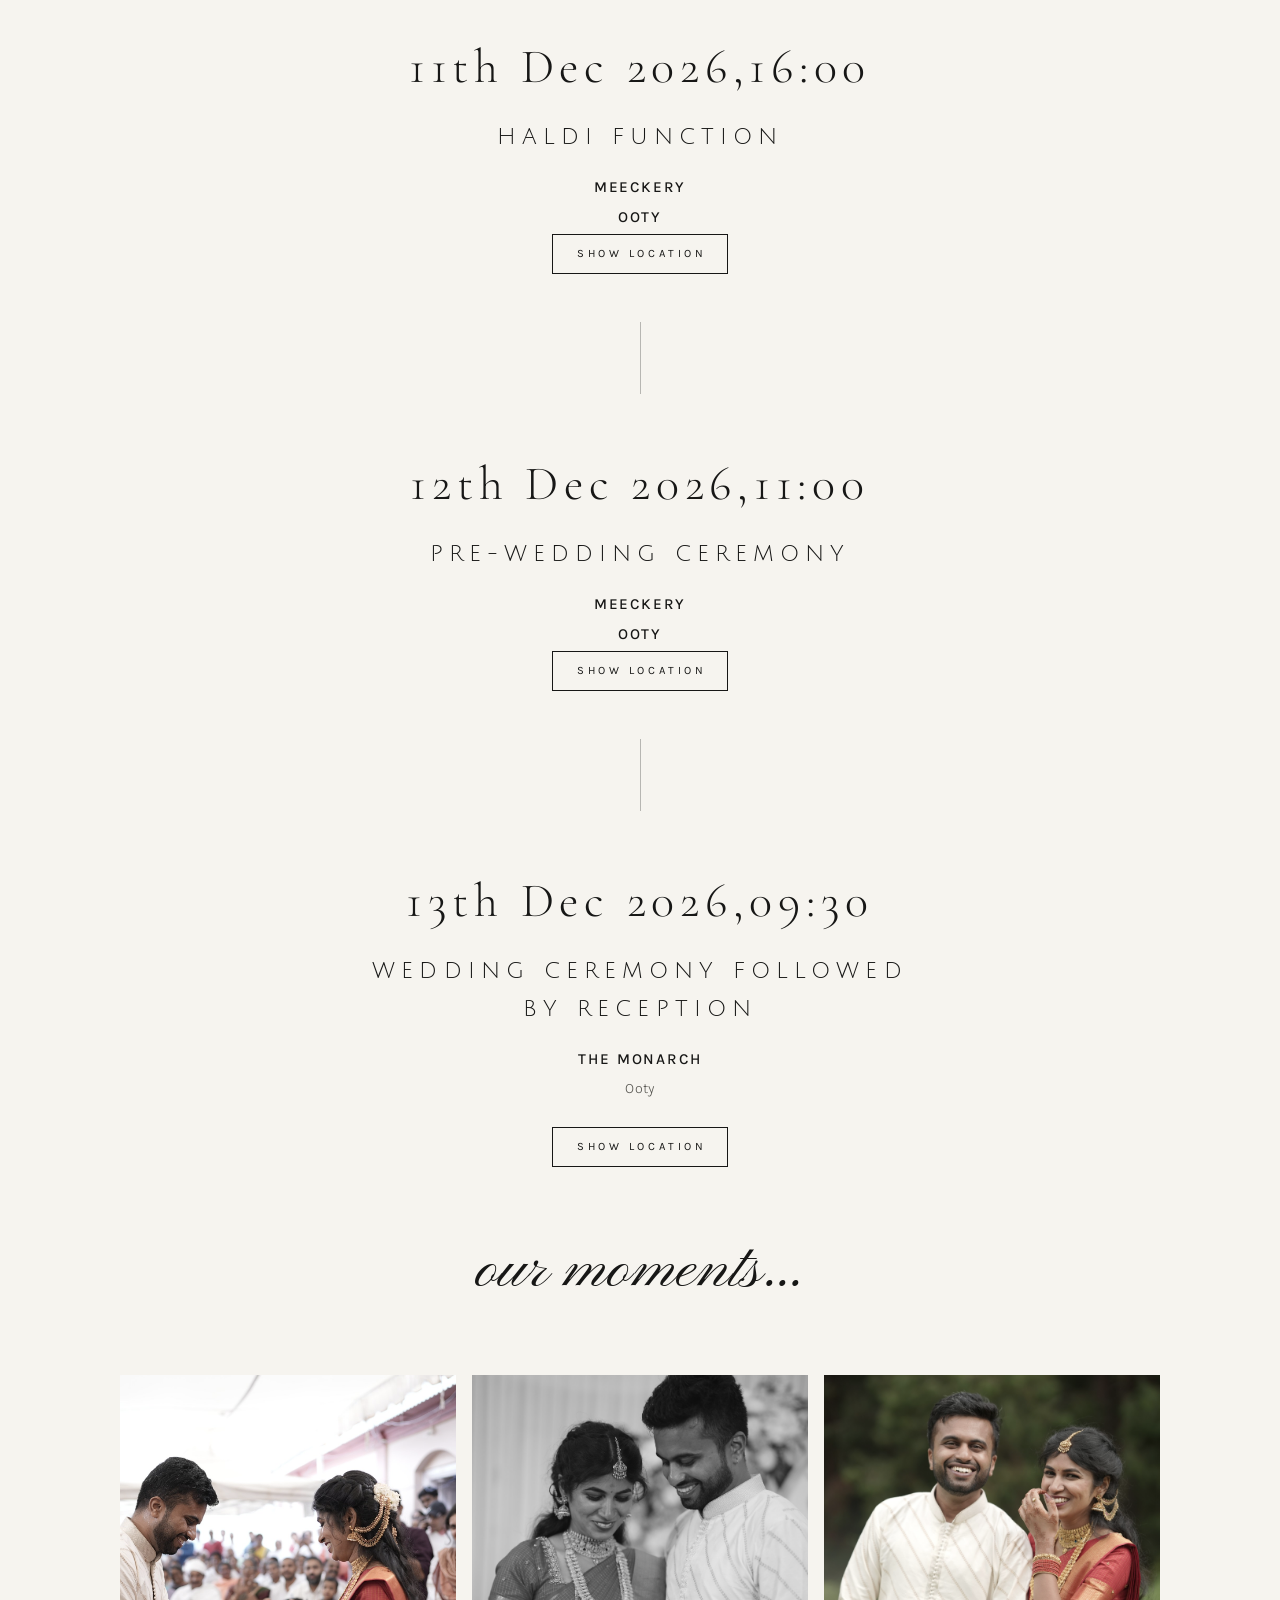
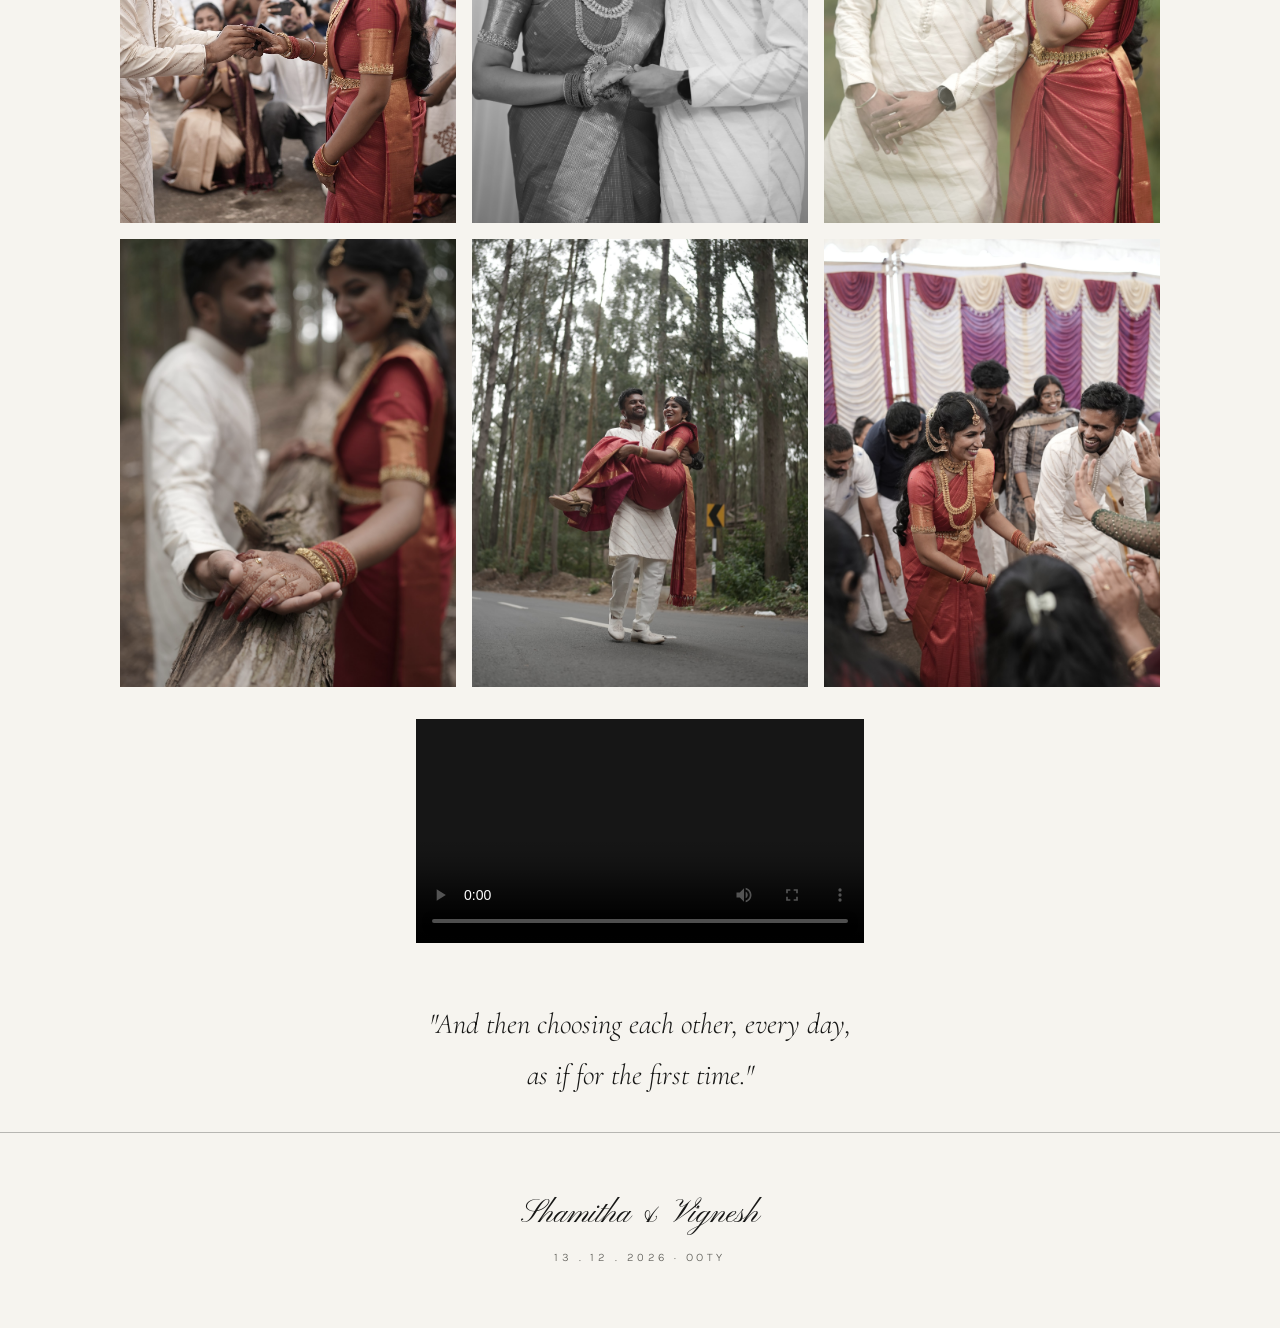
==== commit f7108e2a: "emoji remove" ====
--- a/family/index.html
+++ b/family/index.html
@@ -53,7 +53,7 @@
     <section class="story reveal" id="story">
       <!-- CUSTOMIZE: your story -->
       <p>
-        Our story began with a family friend suggesting our families meet. It took nearly five months for the galaxies, suns, stars and every superpower in the universe to approve one meeting 😂. Apparently, two families saying yes wasn't enough. 
+        Our story began with a family friend suggesting our families meet. It took nearly five months for the galaxies, suns, stars and every superpower in the universe to approve one meeting. Apparently, two families saying yes wasn't enough. 
         </p>
       <p>
         But when I first saw her picture on April 10th, something in me moved. She felt like home. We finally met on June 7th. I was anxious and eager; she was the shy girl in a green kurta, hiding in the kitchen and listening to our conversation. 
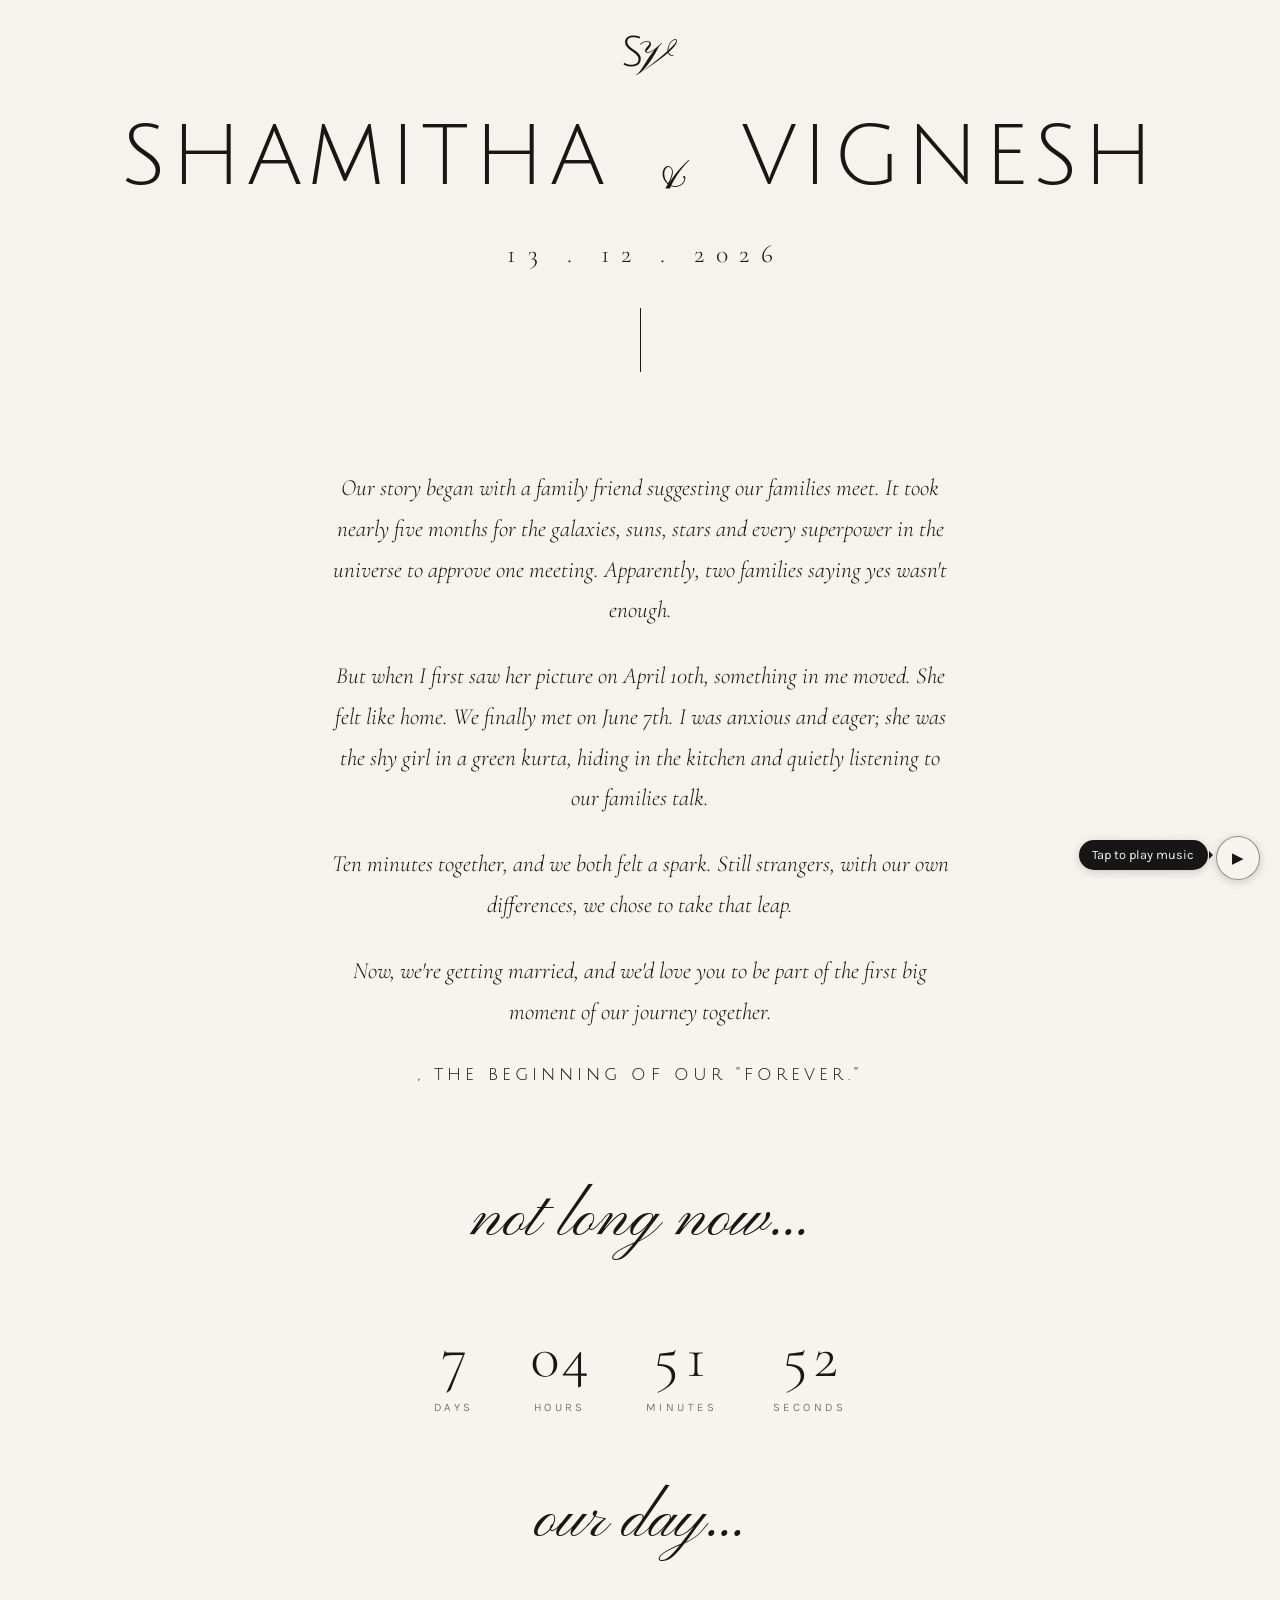
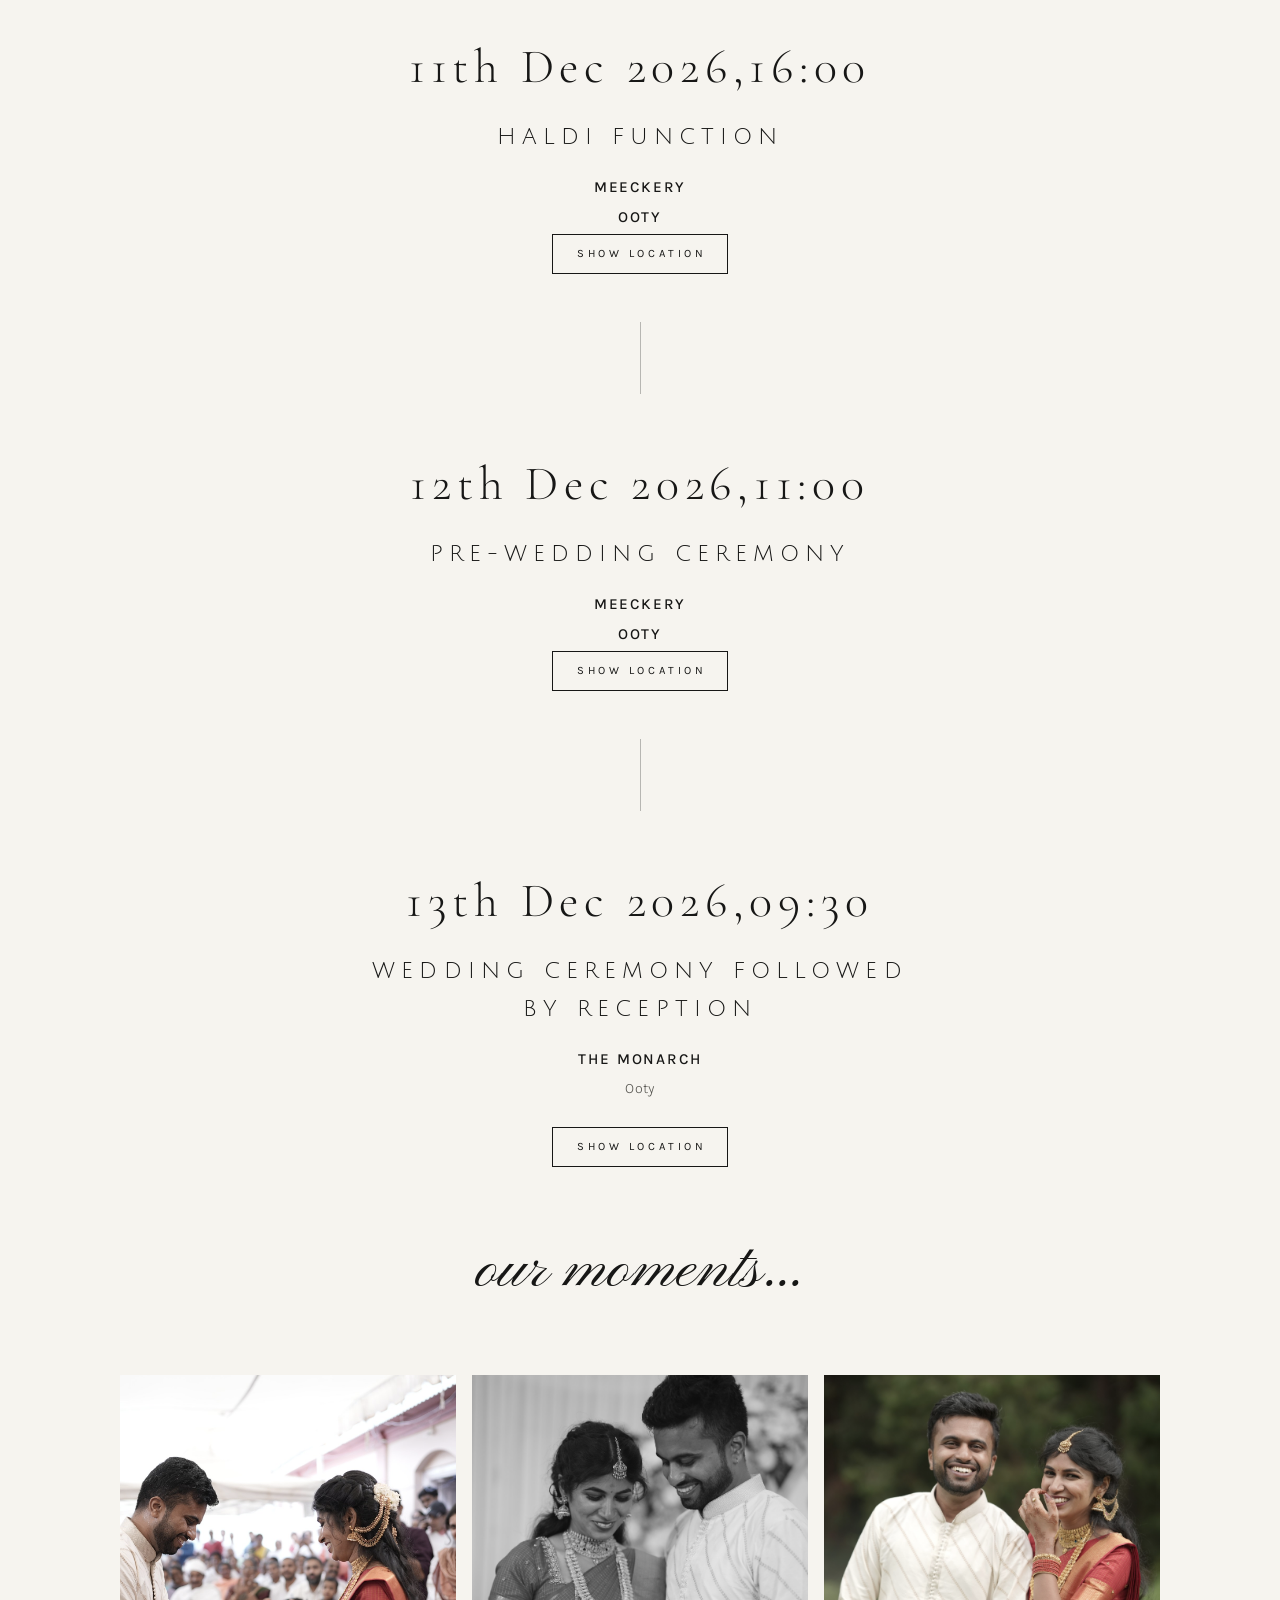
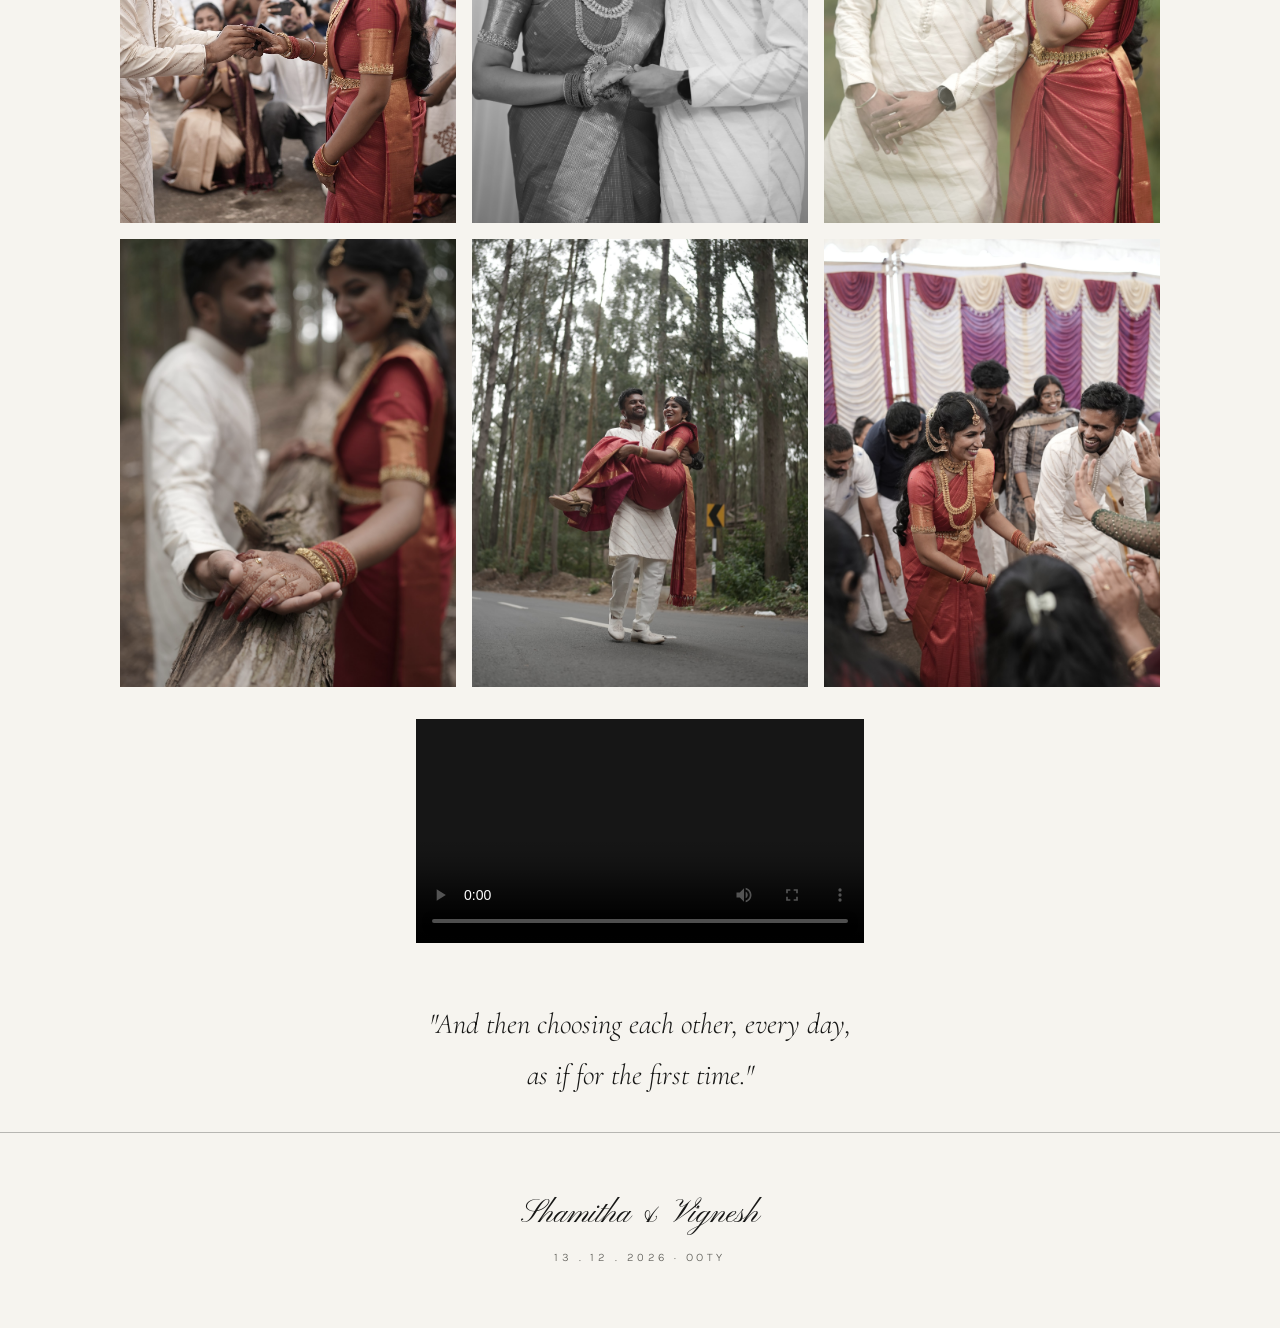
==== commit fd7e94a6: "para change" ====
--- a/family/index.html
+++ b/family/index.html
@@ -56,7 +56,7 @@
         Our story began with a family friend suggesting our families meet. It took nearly five months for the galaxies, suns, stars and every superpower in the universe to approve one meeting. Apparently, two families saying yes wasn't enough. 
         </p>
       <p>
-        But when I first saw her picture on April 10th, something in me moved. She felt like home. We finally met on June 7th. I was anxious and eager; she was the shy girl in a green kurta, hiding in the kitchen and listening to our conversation. 
+        But when I first saw her picture on April 10th, something in me moved. She felt like home. We finally met on June 7th. I was anxious and eager; she was the shy girl in a green kurta, hiding in the kitchen and quietly listening to our families talk. 
         </p>
       <p>Ten minutes together, and we both felt a spark. Still strangers, with our own differences, we chose to take that leap.
         </p>
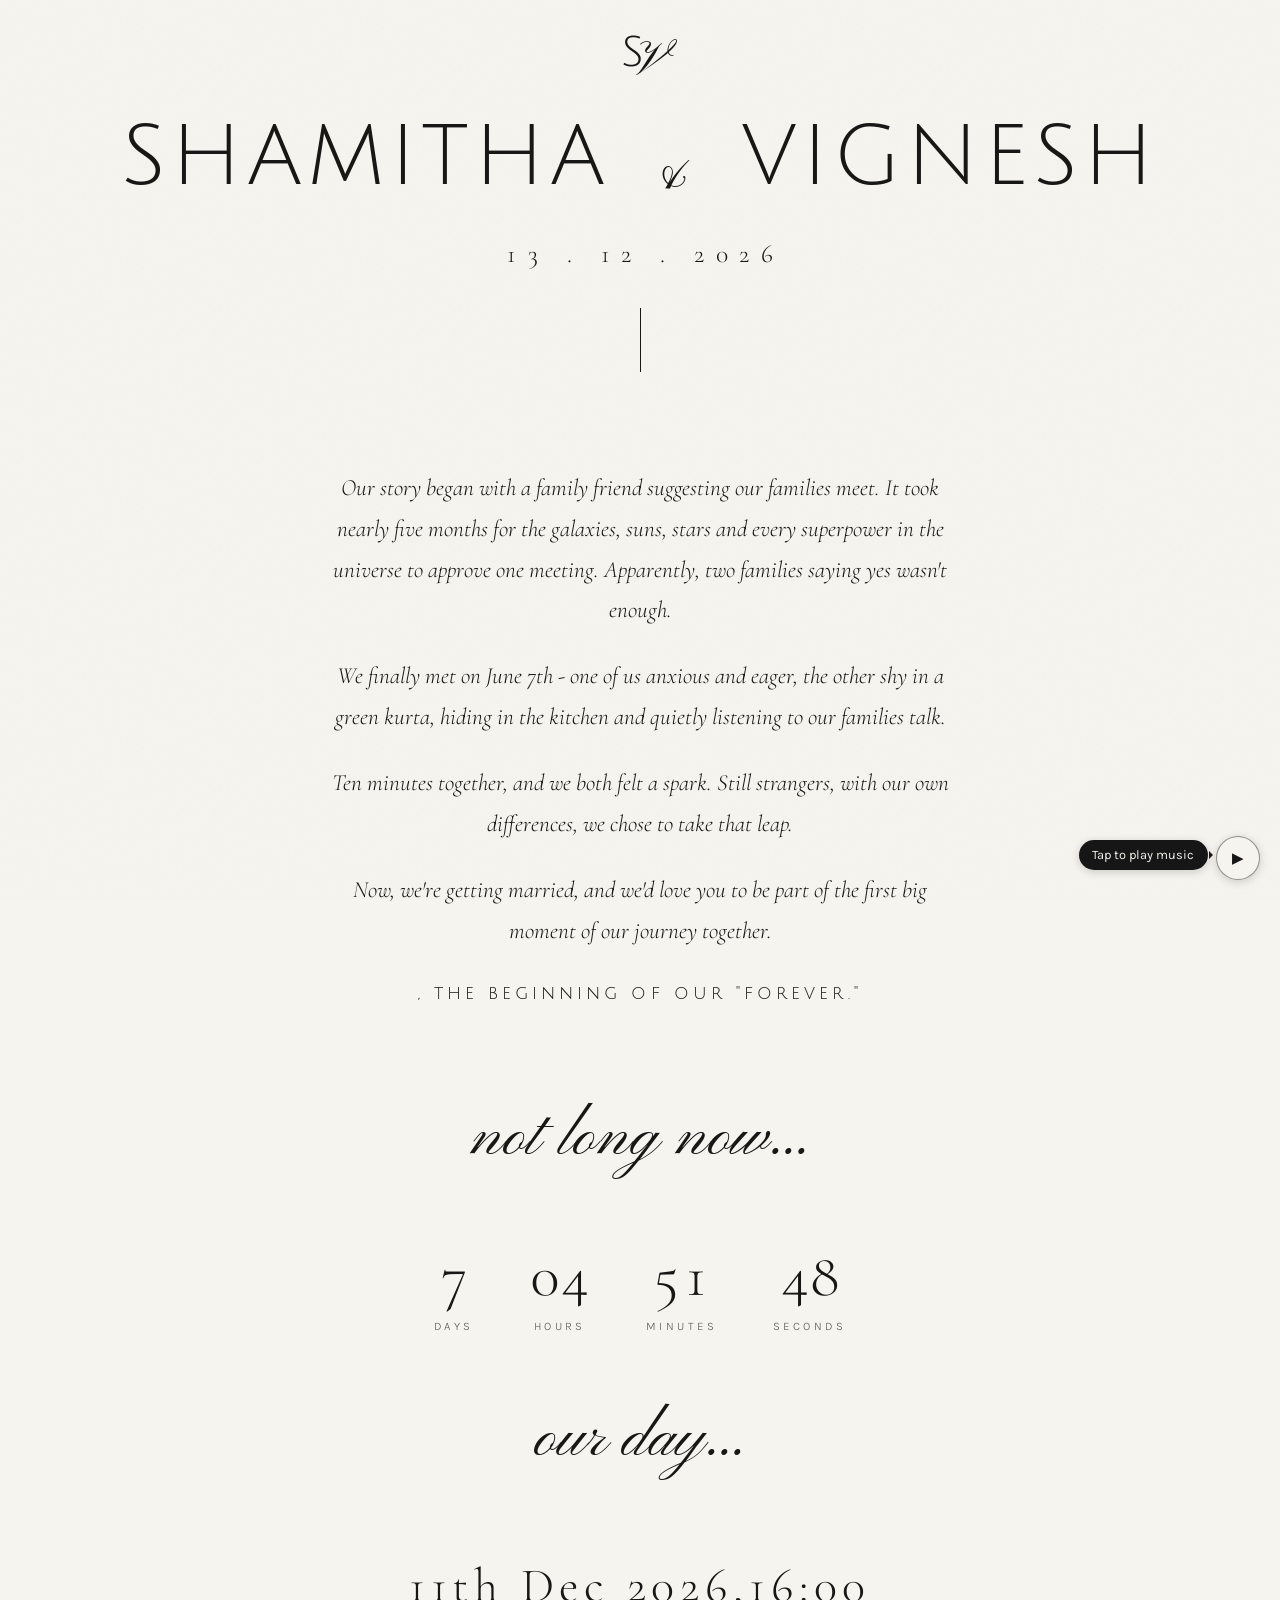
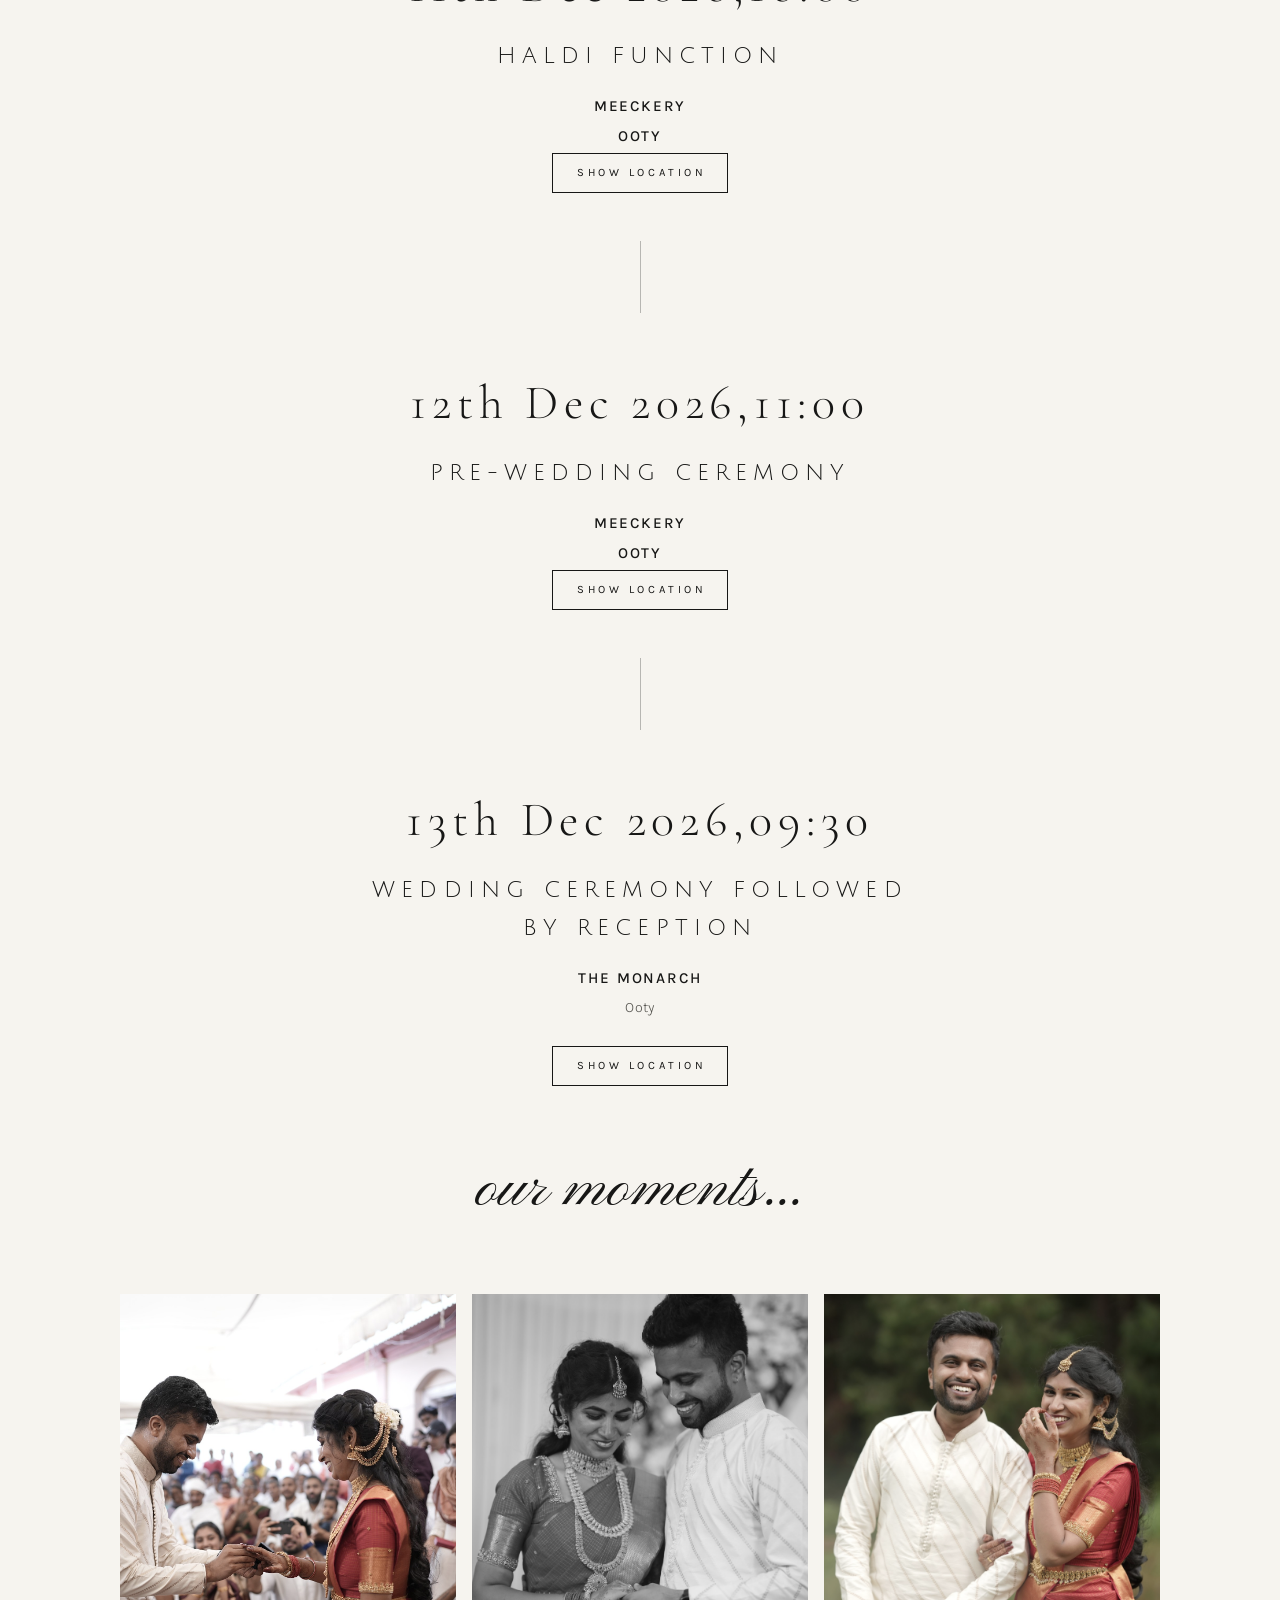
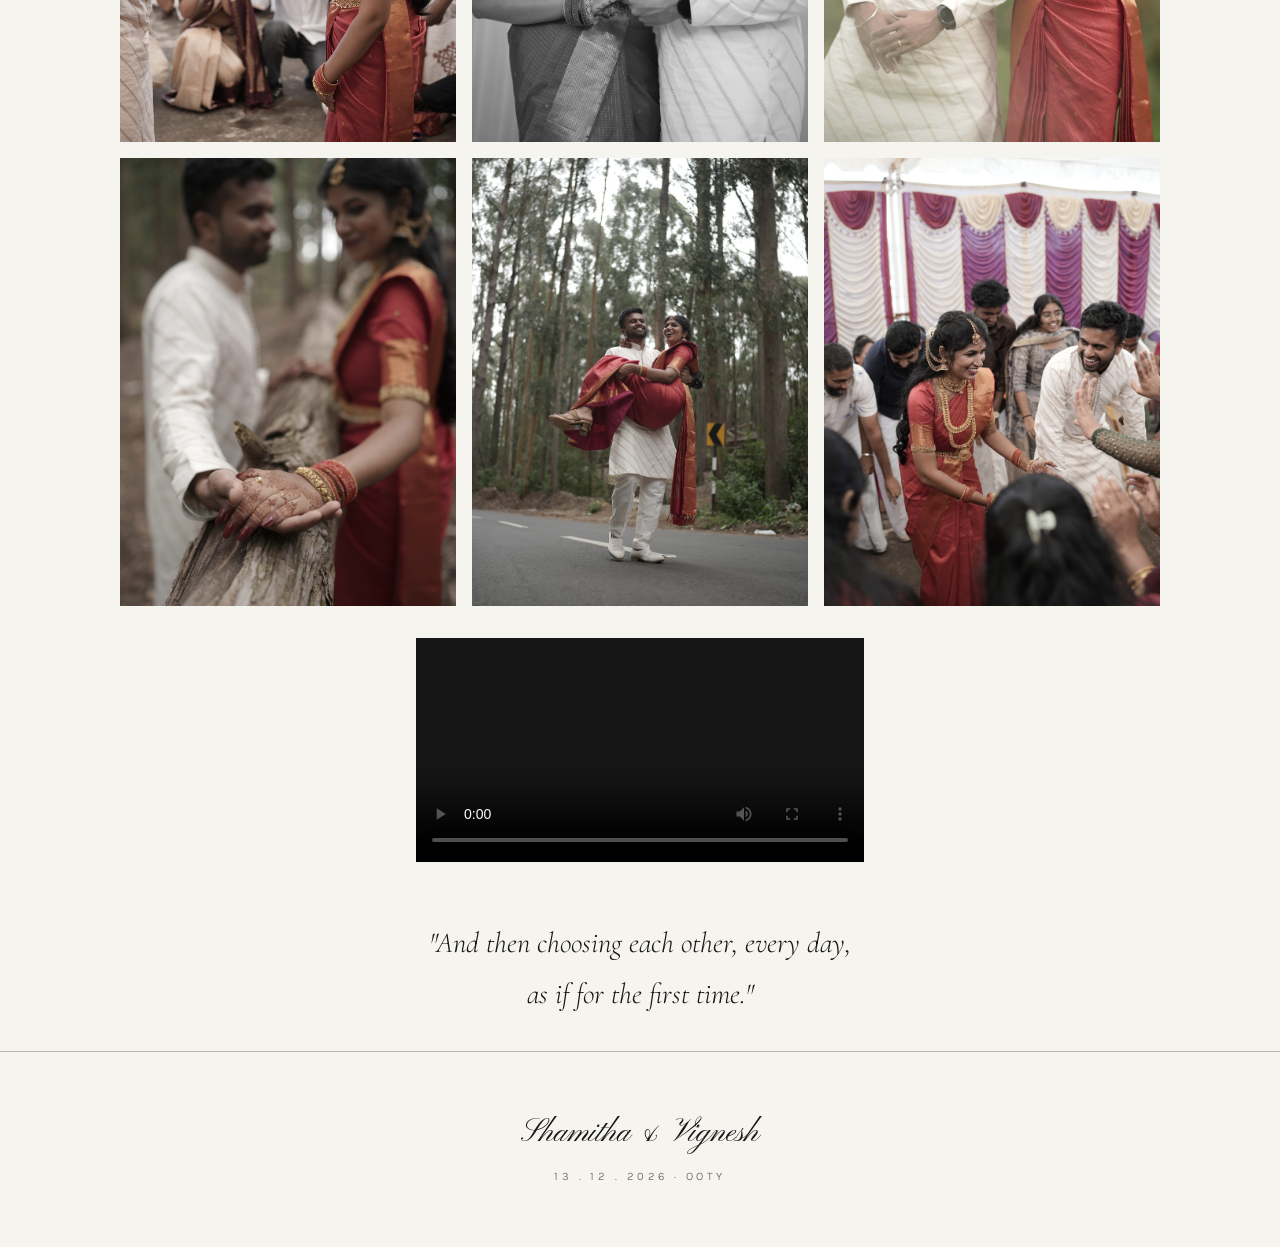
==== commit 65ad1d3b: "para change" ====
--- a/family/index.html
+++ b/family/index.html
@@ -56,13 +56,13 @@
         Our story began with a family friend suggesting our families meet. It took nearly five months for the galaxies, suns, stars and every superpower in the universe to approve one meeting. Apparently, two families saying yes wasn't enough. 
         </p>
       <p>
-        But when I first saw her picture on April 10th, something in me moved. She felt like home. We finally met on June 7th. I was anxious and eager; she was the shy girl in a green kurta, hiding in the kitchen and quietly listening to our families talk. 
+        We finally met on June 7th - one of us anxious and eager, the other shy in a green kurta, hiding in the kitchen and quietly listening to our families talk.
         </p>
       <p>Ten minutes together, and we both felt a spark. Still strangers, with our own differences, we chose to take that leap.
         </p>
       <p>Now, we're getting married, and we'd love you to be part of the first big moment of our journey together.
       </p>
-      <p class="story-claim">,  the beginning of our "forever."</p>
+      <p class="story-claim">, the beginning of our "forever."</p>
     </section>
     <!-- ═══════════ COUNTDOWN ═══════════ -->
     <section class="countdown reveal" aria-label="Countdown to the wedding">
